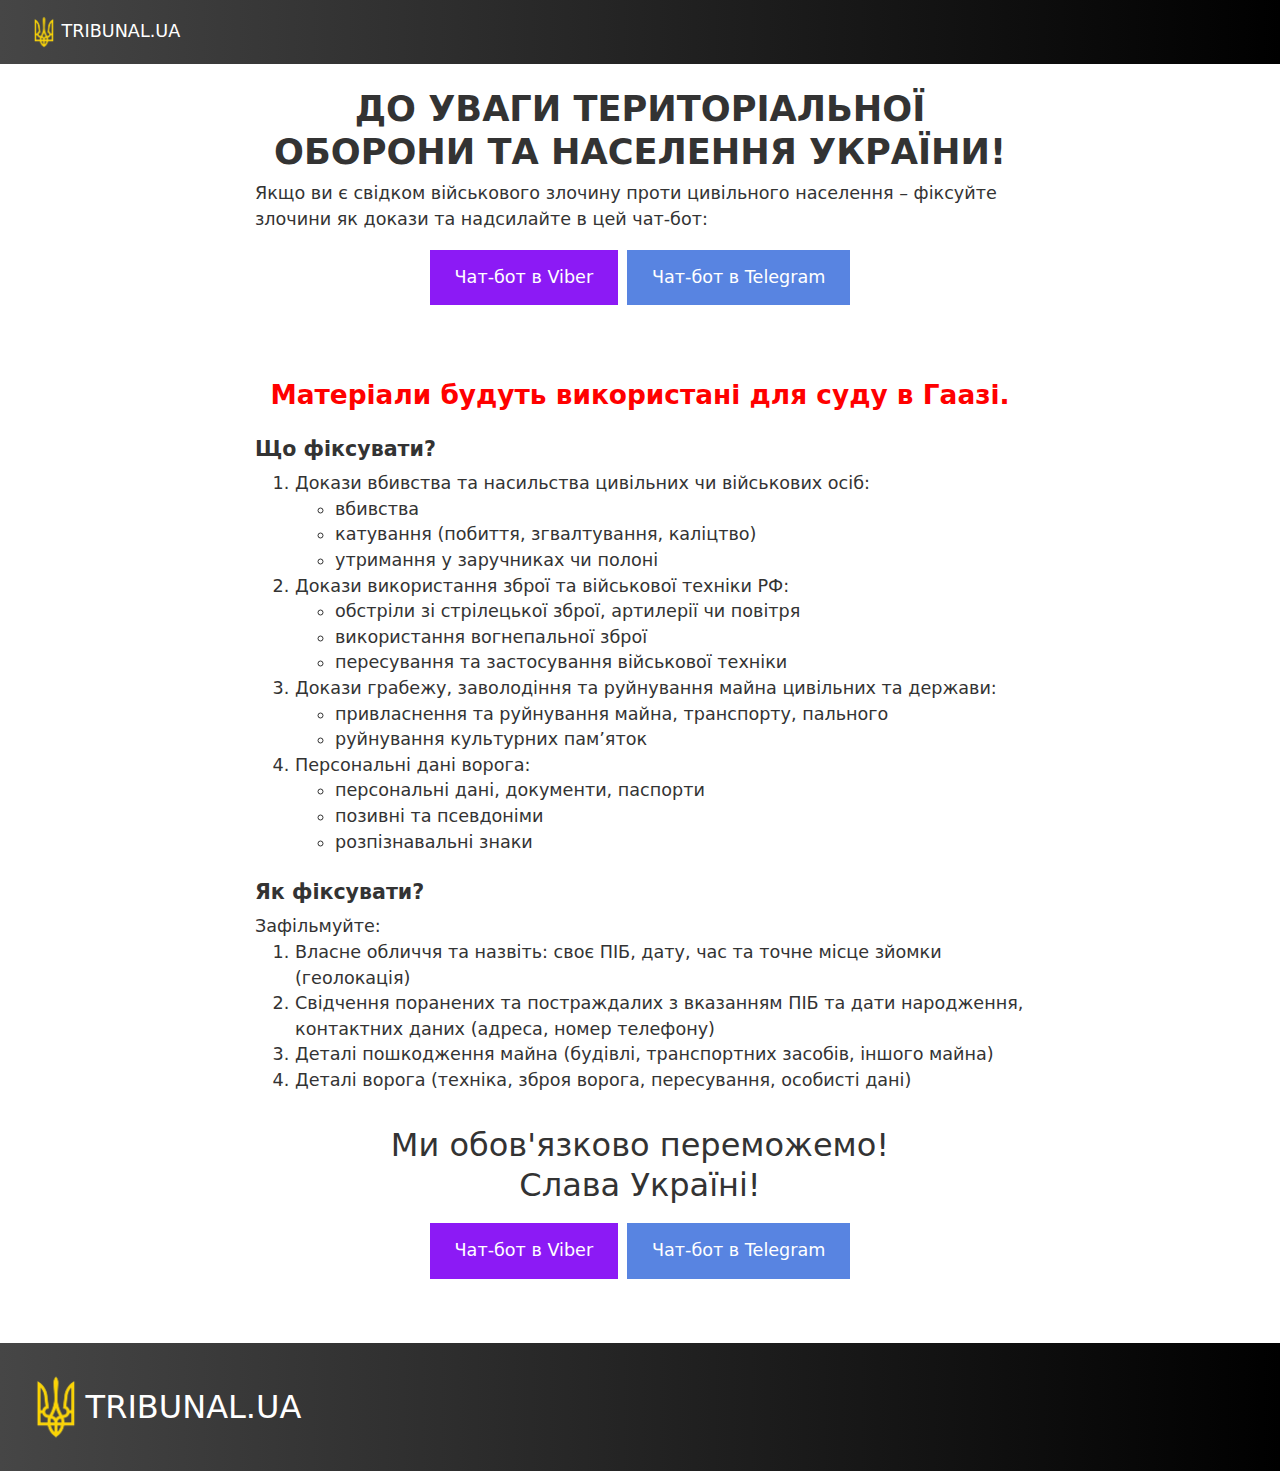
==== docs/index.html @ 22547d88 "viber bot link" ====
<!doctype html>
<html>
<head>
  <meta charset="utf-8">
  <meta name="viewport" content="width=device-width, initial-scale=1">
  <title>TRIBUNAL.UA</title>

  <link rel="apple-touch-icon" sizes="180x180" href="static/apple-touch-icon.png">
  <link rel="icon" type="image/png" sizes="32x32" href="static/favicon-32x32.png">
  <link rel="icon" type="image/png" sizes="16x16" href="static/favicon-16x16.png">
  <link rel="manifest" href="site.webmanifest">

  <meta property="og:type" content="website">
  <meta property="og:url" content="https://tribunal.ua/">
  <meta property="og:title" content="TRIBUNAL.UA">
  <meta property="og:description" content="Якщо ви є свідком військового злочину проти цивільного населення – фіксуйте злочини як докази та надсилайте в чат-бот!">
  <meta property="og:image" content="https://landing-tribunal.pages.dev/static/logo.png">
  <meta property="og:image:width" content="195">
  <meta property="og:image:height" content="260">

  <link rel="stylesheet" type="text/css" href="static/style.css">
</head>
<body>
  <nav class="b-gradient">
    <div class="brand">
      <img class="logo" height="32" src="static/logo-tr.png">
      <span>TRIBUNAL.UA</span>
    </div>
  </nav>

  <main>
    <h1>ДО УВАГИ ТЕРИТОРІАЛЬНОЇ ОБОРОНИ ТА НАСЕЛЕННЯ УКРАЇНИ!</h1>

    <section>
    <p>Якщо ви є свідком військового злочину проти цивільного населення – фіксуйте злочини як докази та надсилайте в цей чат-бот:</p>

    <p class="center m1">
      <a class="button b-viber" href="https://www.viber.com/tribunal_ua">Чат-бот в Viber</a>
      <a class="button b-telegram" href="https://t.me/tribunal_ua_bot">Чат-бот в Telegram</a>
    </p>
    </section>

    <section>
    <h2 class="red">Матеріали будуть використані для суду в Гаазі.</h2>

    <h3>Що фіксувати?</h3>

    <ol>

      <li>Докази вбивства та насильства цивільних чи військових осіб:
        <ul>
          <li>вбивства</li>
          <li>катування (побиття, згвалтування, каліцтво)</li>
          <li>утримання у заручниках чи полоні</li>
        </ul>
      </li>

      <li>Докази використання зброї та військової техніки РФ:
        <ul>
          <li>обстріли зі стрілецької зброї, артилерії чи повітря</li>
          <li>використання вогнепальної зброї</li>
          <li>пересування та застосування військової техніки</li>
        </ul>
      </li>

      <li>Докази грабежу, заволодіння та руйнування майна цивільних та держави:
        <ul>
          <li>привласнення та руйнування майна, транспорту, пального</li>
          <li>руйнування культурних пам’яток</li>
        </ul>
      </li>

      <li>Персональні дані ворога:
        <ul>
          <li>персональні дані, документи, паспорти</li>
          <li>позивні та псевдоніми</li>
          <li>розпізнавальні знаки</li>
        </ul>
      </li>
    </ol>

    <h3>Як фіксувати?</h3>

    <p>Зафільмуйте:</p>

    <ol>
      <li>Власне обличчя та назвіть: своє ПІБ, дату, час та точне місце зйомки (геолокація)</li>
      <li>Свідчення поранених та постраждалих з вказанням ПІБ та дати народження, контактних даних (адреса, номер телефону)</li>
      <li>Деталі пошкодження майна (будівлі, транспортних засобів, іншого майна)</li>
      <li>Деталі ворога (техніка, зброя ворога, пересування, особисті дані)</li>
    </ol>

    </section>

    <section>
      <p class="center"><big>Ми обов&apos;язково переможемо!</big></p>
      <p class="center"><big>Слава Україні!</big></p>

      <p class="center m1">
        <a class="button b-viber" href="https://www.viber.com/tribunal_ua">Чат-бот в Viber</a>
        <a class="button b-telegram" href="https://t.me/tribunal_ua_bot">Чат-бот в Telegram</a>
      </p>
    </section>

  </main>
  <footer class="b-gradient flex">
    <div class="grow brand">
      <img class="logo" height="64" src="static/logo-tr.png">
      <big>TRIBUNAL.UA</big>
    </div>
  </footer>
</body>
</html>
---- docs/static/style.css ----
/* -*- css-indent-offset: 2 -*- */
/*
  Josh's Custom CSS Reset
  https://www.joshwcomeau.com/css/custom-css-reset/
*/
*, *::before, *::after {
  box-sizing: border-box;
}
* {
  margin: 0;
  line-height: calc(1em + 0.5rem);
}
html, body {
  height: 100%;
}
body {
  -webkit-font-smoothing: antialiased;
}
img, picture, video, canvas, svg {
  display: block;
  max-width: 100%;
}
input, button, textarea, select {
  font: inherit;
}
p, h1, h2, h3, h4, h5, h6 {
  overflow-wrap: break-word;
}

/* Styles */

body {
  font-family: system-ui, -apple-system, Helvetica, Arial, sans-serif;
  font-size: 1.1rem;
  color: #333;
}

h1, h2, h3, h4 {
  margin: 1.414rem 0 .5rem;
}

main {
  margin: auto;
  max-width: 50rem;
  padding: 0 15px 15px;
}

h1, h2 {
  text-align: center;
}

section {
  padding-bottom: 2rem;
}

big {
  font-size: 2rem;
}

nav {
  padding: 1rem 2rem;
}

footer {
  padding: 2rem;
}

.flex { display: flex; flex-wrap: wrap; }
.justify-between { justify-content: space-between; }
.grow { flex-grow: 1; }

.logo {
  display: inline-block;
}

.button {
  background-color: #199319;
  color: white;
  padding: 15px 25px;
  text-decoration: none;
  cursor: pointer;
  border: none;
  display: inline-block;
  margin: 0.1rem;
}

.center {
  margin: 0 auto;
  text-align: center;
}

.b-gradient {
  color: white;
  background: linear-gradient(90deg, #464646, #000000);
}
.b-viber { background-color: #8c1af5; }
.b-telegram { background-color: #5884e1; }

.red { color: red; }

.m1 { margin: 1rem; }

.brand * { vertical-align: middle; }
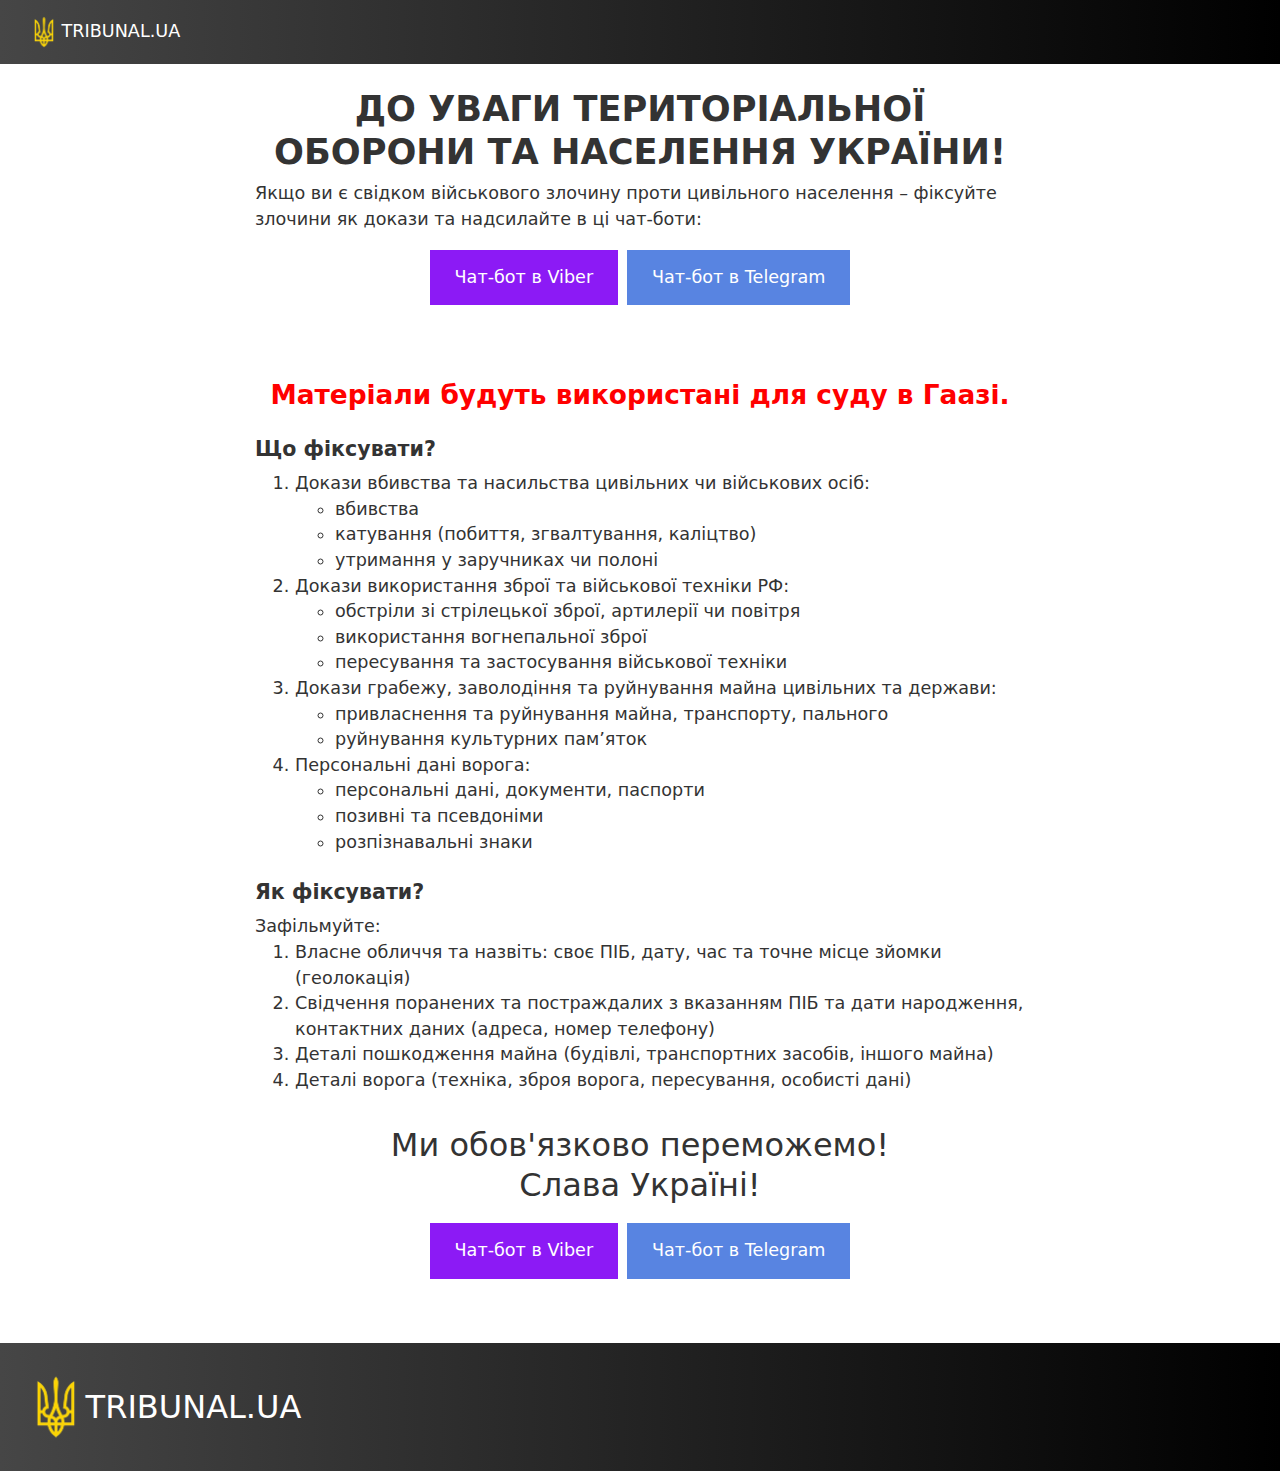
==== commit 5a7846f3: "wording" ====
--- a/docs/index.html
+++ b/docs/index.html
@@ -32,7 +32,7 @@
     <h1>ДО УВАГИ ТЕРИТОРІАЛЬНОЇ ОБОРОНИ ТА НАСЕЛЕННЯ УКРАЇНИ!</h1>
 
     <section>
-    <p>Якщо ви є свідком військового злочину проти цивільного населення – фіксуйте злочини як докази та надсилайте в цей чат-бот:</p>
+    <p>Якщо ви є свідком військового злочину проти цивільного населення – фіксуйте злочини як докази та надсилайте в ці чат-боти:</p>
 
     <p class="center m1">
       <a class="button b-viber" href="https://www.viber.com/tribunal_ua">Чат-бот в Viber</a>
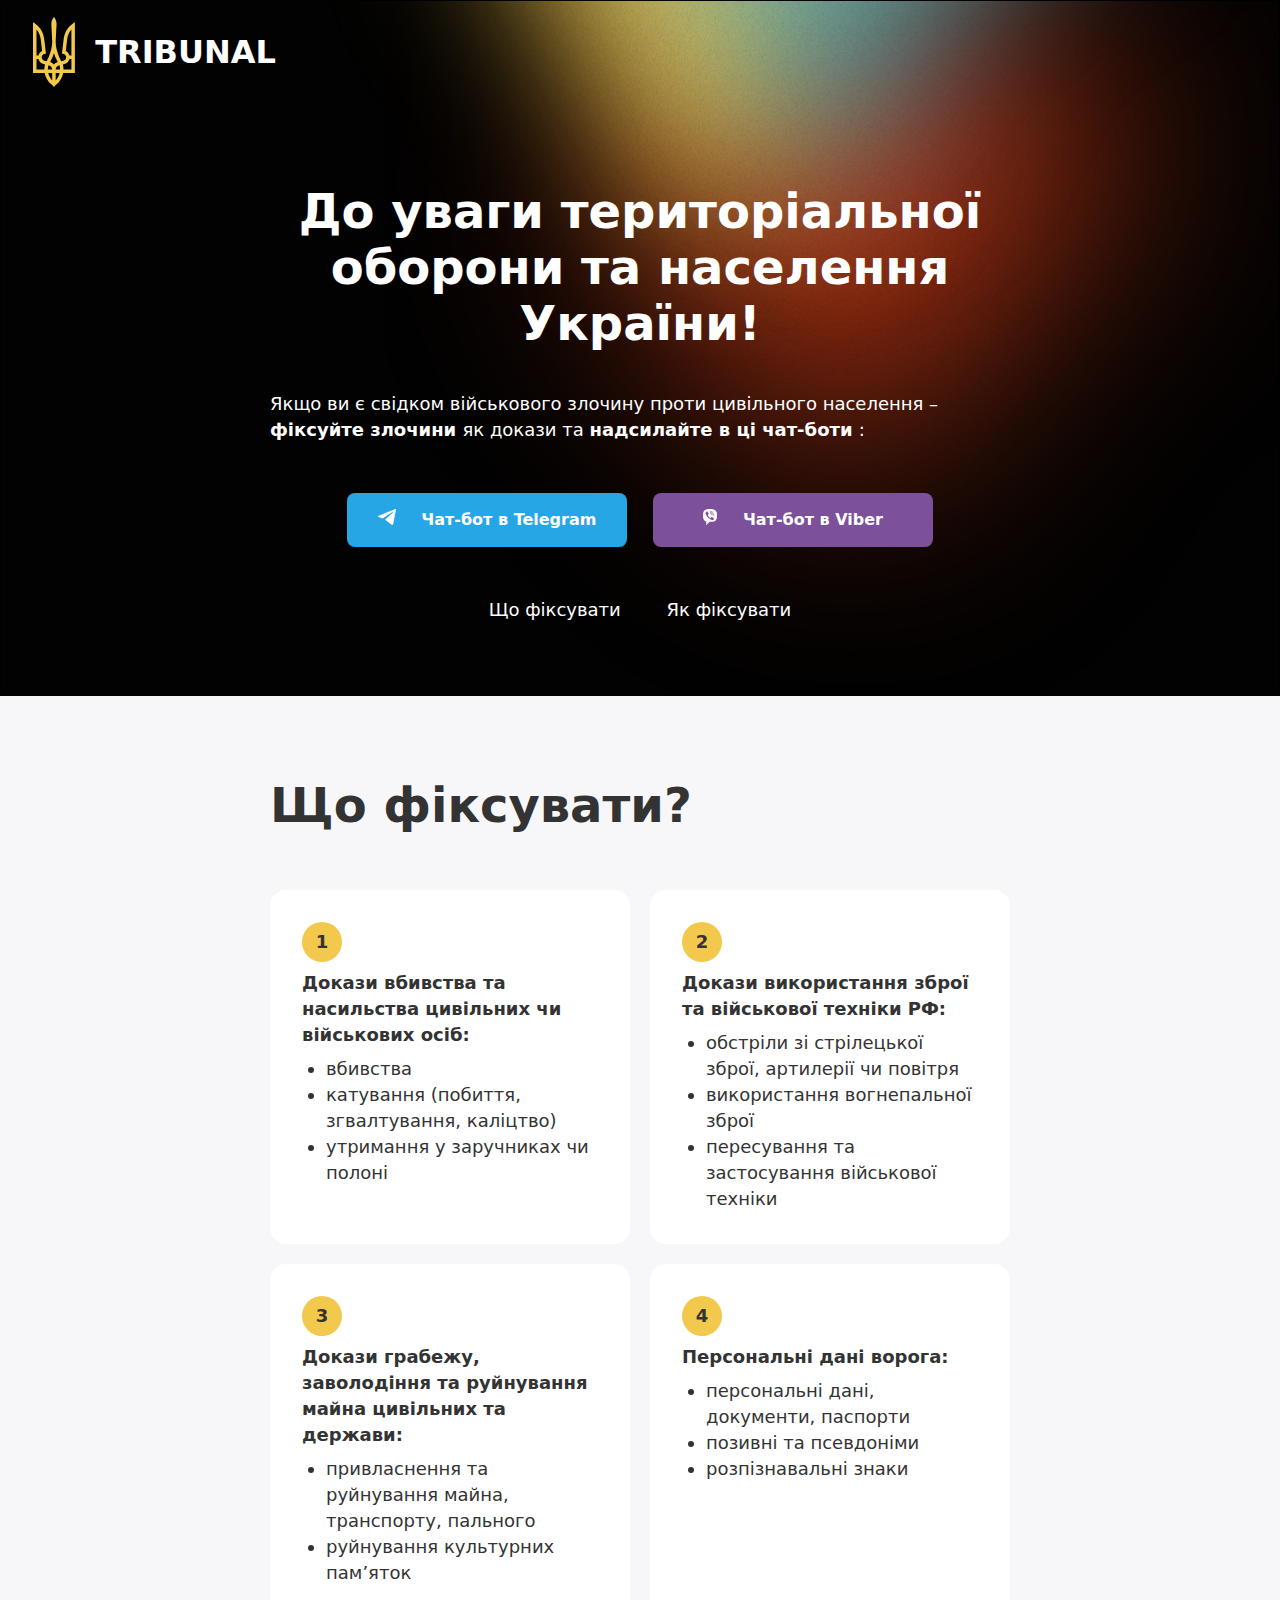
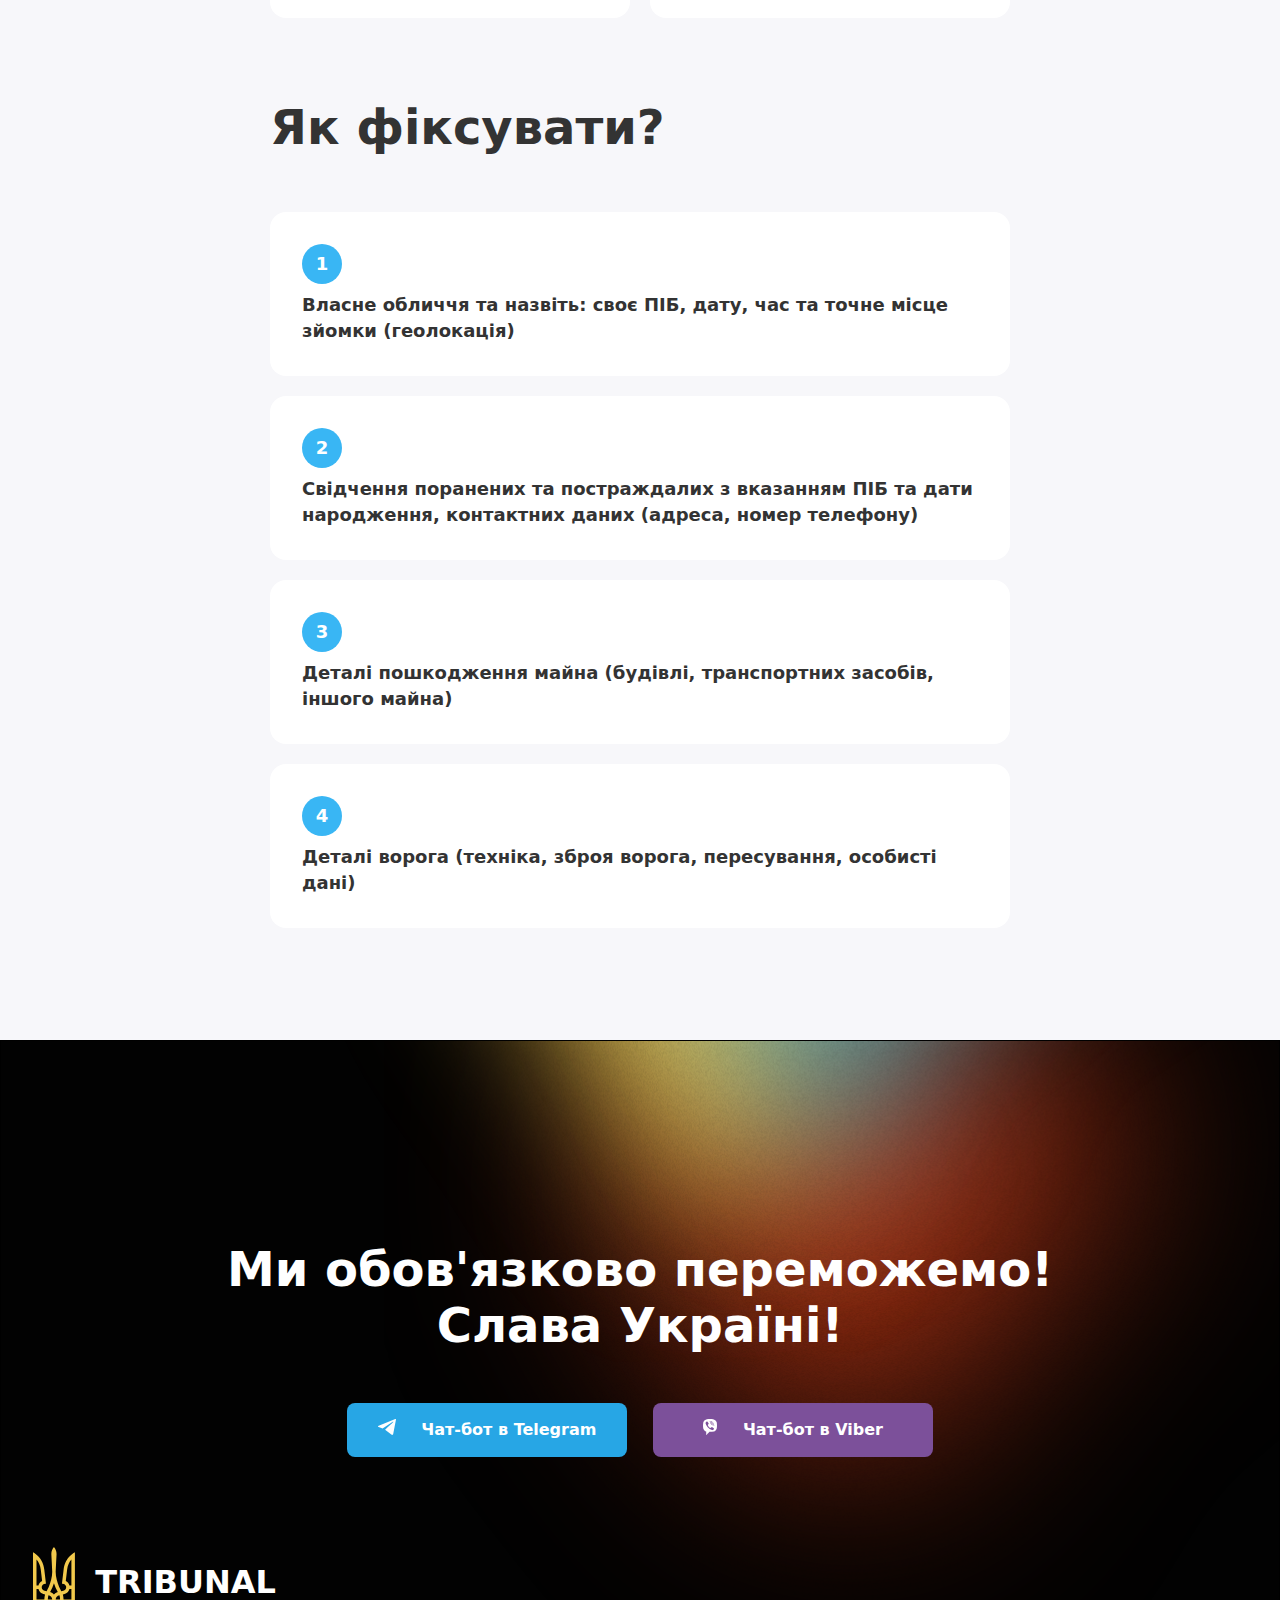
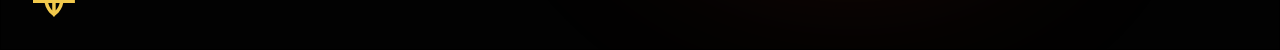
==== commit fcf89e0e: "redesign" ====
--- a/docs/index.html
+++ b/docs/index.html
@@ -3,7 +3,7 @@
 <head>
   <meta charset="utf-8">
   <meta name="viewport" content="width=device-width, initial-scale=1">
-  <title>TRIBUNAL.UA</title>
+  <title>TRIBUNAL</title>
 
   <link rel="apple-touch-icon" sizes="180x180" href="static/apple-touch-icon.png">
   <link rel="icon" type="image/png" sizes="32x32" href="static/favicon-32x32.png">
@@ -21,93 +21,159 @@
   <link rel="stylesheet" type="text/css" href="static/style.css">
 </head>
 <body>
-  <nav class="b-gradient">
-    <div class="brand">
-      <img class="logo" height="32" src="static/logo-tr.png">
-      <span>TRIBUNAL.UA</span>
-    </div>
-  </nav>
+  <main>
+    <div class="banner c-white">
+      <nav class="header">
+        <div class="brand">
+          <img class="logo" height="70" src="static/logo.svg">
+          <span class="ml-20">TRIBUNAL</span>
+        </div>
+      </nav>
+      <div class="container">
 
-  <main>
-    <h1>ДО УВАГИ ТЕРИТОРІАЛЬНОЇ ОБОРОНИ ТА НАСЕЛЕННЯ УКРАЇНИ!</h1>
+        <h1 class="mt-80">До уваги територіальної оборони та населення України!</h1>
 
-    <section>
-    <p>Якщо ви є свідком військового злочину проти цивільного населення – фіксуйте злочини як докази та надсилайте в ці чат-боти:</p>
+        <section class="mt-40">
+          <p>Якщо ви є свідком військового злочину проти цивільного населення –
+            <strong>
+              фіксуйте злочини
+            </strong>
+            як докази та
+            <strong>
+              надсилайте в ці чат-боти
+            </strong>
+            :</p>
 
-    <p class="center m1">
-      <a class="button b-viber" href="https://www.viber.com/tribunal_ua">Чат-бот в Viber</a>
-      <a class="button b-telegram" href="https://t.me/tribunal_ua_bot">Чат-бот в Telegram</a>
-    </p>
-    </section>
+            <p class="center m1 mt-40">
+              <a class="button b-telegram" href="https://t.me/tribunal_ua_bot">
+                <img src="static/telegram.svg" height="16">
+                <span class="ml-20" >
+                  Чат-бот в Telegram
+                </span>
+              </a>
+              <a class="button b-viber" href="https://www.viber.com/tribunal_ua">
+                <img src="static/viber.svg" height="16">
+                <span class="ml-20" >
+                  Чат-бот в Viber
+                </span>
+              </a>
 
-    <section>
-    <h2 class="red">Матеріали будуть використані для суду в Гаазі.</h2>
+            </p>
 
-    <h3>Що фіксувати?</h3>
+            <p class="center mt-40 mb-40">
+              <a href="#what" class="link">Що фіксувати</a>
+              <a href="#how" class="link">Як фіксувати</a>
+            </p>
+          </section>
+        </div>
+      </div>
 
-    <ol>
+      <section class="container">
+        <!-- <h2 class="c-red">Матеріали будуть використані для суду в Гаазі.</h2> -->
 
-      <li>Докази вбивства та насильства цивільних чи військових осіб:
-        <ul>
-          <li>вбивства</li>
-          <li>катування (побиття, згвалтування, каліцтво)</li>
-          <li>утримання у заручниках чи полоні</li>
-        </ul>
-      </li>
+        <h3 id="what">Що фіксувати?</h3>
 
-      <li>Докази використання зброї та військової техніки РФ:
-        <ul>
-          <li>обстріли зі стрілецької зброї, артилерії чи повітря</li>
-          <li>використання вогнепальної зброї</li>
-          <li>пересування та застосування військової техніки</li>
-        </ul>
-      </li>
+        <ol class="list-1">
 
-      <li>Докази грабежу, заволодіння та руйнування майна цивільних та держави:
-        <ul>
-          <li>привласнення та руйнування майна, транспорту, пального</li>
-          <li>руйнування культурних пам’яток</li>
-        </ul>
-      </li>
+          <li class="card">
+            <div class="bullet">1</div>
+            <strong>
+              Докази вбивства та насильства цивільних чи військових осіб:
+            </strong>
+            <ul>
+              <li>вбивства</li>
+              <li>катування (побиття, згвалтування, каліцтво)</li>
+              <li>утримання у заручниках чи полоні</li>
+            </ul>
+          </li>
 
-      <li>Персональні дані ворога:
-        <ul>
-          <li>персональні дані, документи, паспорти</li>
-          <li>позивні та псевдоніми</li>
-          <li>розпізнавальні знаки</li>
-        </ul>
-      </li>
-    </ol>
+          <li class="card">
+            <div class="bullet">2</div>
+            <strong>
+              Докази використання зброї та військової техніки РФ:
+            </strong>
+            <ul>
+              <li>обстріли зі стрілецької зброї, артилерії чи повітря</li>
+              <li>використання вогнепальної зброї</li>
+              <li>пересування та застосування військової техніки</li>
+            </ul>
+          </li>
 
-    <h3>Як фіксувати?</h3>
+          <li class="card">
+            <div class="bullet">3</div>
+            <strong>
+              Докази грабежу, заволодіння та руйнування майна цивільних та держави:
+            </strong>
+            <ul>
+              <li>привласнення та руйнування майна, транспорту, пального</li>
+              <li>руйнування культурних пам’яток</li>
+            </ul>
+          </li>
 
-    <p>Зафільмуйте:</p>
+          <li class="card">
+            <div class="bullet">4</div>
+            <strong>
+              Персональні дані ворога:
+            </strong>
+            <ul>
+              <li>персональні дані, документи, паспорти</li>
+              <li>позивні та псевдоніми</li>
+              <li>розпізнавальні знаки</li>
+            </ul>
+          </li>
+        </ol>
 
-    <ol>
-      <li>Власне обличчя та назвіть: своє ПІБ, дату, час та точне місце зйомки (геолокація)</li>
-      <li>Свідчення поранених та постраждалих з вказанням ПІБ та дати народження, контактних даних (адреса, номер телефону)</li>
-      <li>Деталі пошкодження майна (будівлі, транспортних засобів, іншого майна)</li>
-      <li>Деталі ворога (техніка, зброя ворога, пересування, особисті дані)</li>
-    </ol>
+        <h3 id="how">Як фіксувати?</h3>
 
-    </section>
+        <ol class="bold">
+          <li class="card">
+            <div class="bullet bullet--blue">1</div>
+            Власне обличчя та назвіть: своє ПІБ, дату, час та точне місце зйомки (геолокація)
+          </li>
+          <li class="card">
+            <div class="bullet bullet--blue">2</div>
+            Свідчення поранених та постраждалих з вказанням ПІБ та дати народження, контактних даних (адреса, номер телефону)
+          </li>
+          <li class="card">
+            <div class="bullet bullet--blue">3</div>
+            Деталі пошкодження майна (будівлі, транспортних засобів, іншого майна)
+          </li>
+          <li class="card">
+            <div class="bullet bullet--blue">4</div>
+            Деталі ворога (техніка, зброя ворога, пересування, особисті дані)
+          </li>
+        </ol>
 
-    <section>
-      <p class="center"><big>Ми обов&apos;язково переможемо!</big></p>
-      <p class="center"><big>Слава Україні!</big></p>
+      </section>
 
-      <p class="center m1">
-        <a class="button b-viber" href="https://www.viber.com/tribunal_ua">Чат-бот в Viber</a>
-        <a class="button b-telegram" href="https://t.me/tribunal_ua_bot">Чат-бот в Telegram</a>
-      </p>
-    </section>
+      <div class="banner c-white mt-80">
+        <section class="mt-200">
+          <p class="h1">Ми обов&apos;язково переможемо!</p>
+          <p class="h1">Слава Україні!</p>
 
-  </main>
-  <footer class="b-gradient flex">
-    <div class="grow brand">
-      <img class="logo" height="64" src="static/logo-tr.png">
-      <big>TRIBUNAL.UA</big>
-    </div>
-  </footer>
-</body>
-</html>
+          <p class="center m1 mt-40">
+            <a class="button b-telegram" href="https://t.me/tribunal_ua_bot">
+              <img src="static/telegram.svg" height="16">
+              <span class="ml-20" >
+                Чат-бот в Telegram
+              </span>
+            </a>
+            <a class="button b-viber" href="https://www.viber.com/tribunal_ua">
+              <img src="static/viber.svg" height="16">
+              <span class="ml-20" >
+                Чат-бот в Viber
+              </span>
+            </a>
+          </p>
+        </section>
+
+        <footer class="header">
+          <div class="brand">
+            <img class="logo" height="70" src="static/logo.svg">
+            <span class="ml-20">TRIBUNAL</span>
+          </div>
+        </footer>
+      </div>
+    </main>
+  </body>
+  </html>
--- a/docs/static/style.css
+++ b/docs/static/style.css
@@ -1,7 +1,7 @@
 /* -*- css-indent-offset: 2 -*- */
 /*
-  Josh's Custom CSS Reset
-  https://www.joshwcomeau.com/css/custom-css-reset/
+Josh's Custom CSS Reset
+https://www.joshwcomeau.com/css/custom-css-reset/
 */
 *, *::before, *::after {
   box-sizing: border-box;
@@ -17,7 +17,7 @@
   -webkit-font-smoothing: antialiased;
 }
 img, picture, video, canvas, svg {
-  display: block;
+  /* display: block; */
   max-width: 100%;
 }
 input, button, textarea, select {
@@ -31,22 +31,27 @@
 
 body {
   font-family: system-ui, -apple-system, Helvetica, Arial, sans-serif;
-  font-size: 1.1rem;
+  font-size: 18px;
   color: #333;
+  background: #F7F7FA;
 }
 
 h1, h2, h3, h4 {
   margin: 1.414rem 0 .5rem;
 }
 
-main {
-  margin: auto;
-  max-width: 50rem;
-  padding: 0 15px 15px;
+.h1, h1, h2 {
+  text-align: center;
+  font-size: 48px;
+  font-weight: bold;
 }
 
-h1, h2 {
-  text-align: center;
+h3 {
+  font-weight: bold;
+  font-size: 48px;
+  line-height: 58px;
+  margin-top: 80px;
+  margin-bottom: 56px;
 }
 
 section {
@@ -74,14 +79,25 @@
 }
 
 .button {
-  background-color: #199319;
   color: white;
   padding: 15px 25px;
   text-decoration: none;
   cursor: pointer;
   border: none;
   display: inline-block;
-  margin: 0.1rem;
+  margin: 10px;
+  border-radius: 8px;
+  line-height: 24px;
+  font-weight: 700;
+  font-size: 16px;
+  width: 280px;
+}
+
+.container {
+  max-width: 780px;
+  padding-left: 20px;
+  padding-right: 20px;
+  margin: auto;
 }
 
 .center {
@@ -89,15 +105,87 @@
   text-align: center;
 }
 
-.b-gradient {
-  color: white;
-  background: linear-gradient(90deg, #464646, #000000);
-}
-.b-viber { background-color: #8c1af5; }
-.b-telegram { background-color: #5884e1; }
+.b-viber { background-color: #7C509A; }
+.b-telegram { background-color: #27A6E5; }
 
-.red { color: red; }
+.c-white { color: white; }
+/* .c-red { color: red; } */
+
+.bold { font-weight: bold; }
+
 
 .m1 { margin: 1rem; }
+.ml-20 { margin-left: 20px; }
+.mt-40 { margin-top: 40px; }
+.mt-80 { margin-top: 80px; }
+.mt-200 { margin-top: 200px; }
 
-.brand * { vertical-align: middle; }
+.mb-40 { margin-bottom: 40px; }
+
+.link {
+  margin: 0 20px;
+  color: white;
+  text-decoration: none;
+}
+
+.header {
+  line-height: 70px;
+  font-weight: bold;
+  font-size: 32px;
+}
+
+.banner {
+  border: 0.1px solid black;
+  background: url("background.svg") center no-repeat;
+  background-size: cover;
+}
+
+ol {
+  display: grid;
+  grid-gap: 20px;
+  padding: 0;
+}
+
+.list-1 {
+  grid-template-columns: 1fr 1fr;
+}
+
+@media screen and (max-width: 680px) {
+  .list-1 {
+    grid-template-columns: 1fr;
+  }
+}
+
+ul {
+  padding-left: 24px;
+  margin-top: 8px;
+  list-style-type: disc;
+}
+
+.card {
+  background: white;
+  border-radius: 16px;
+  padding: 32px;
+  list-style-type: none;
+}
+
+.bullet {
+  background-color: #F2C94C;
+  border-radius: 50%;
+  width: 40px;
+  display: flex;
+  justify-content: center;
+  font-weight: bold;
+  line-height: 40px;
+  margin-bottom: 8px;
+}
+
+.bullet--blue {
+  background-color: #39B6F4;
+  color: white;
+}
+
+.brand {
+  display: flex;
+  align-items: center;
+}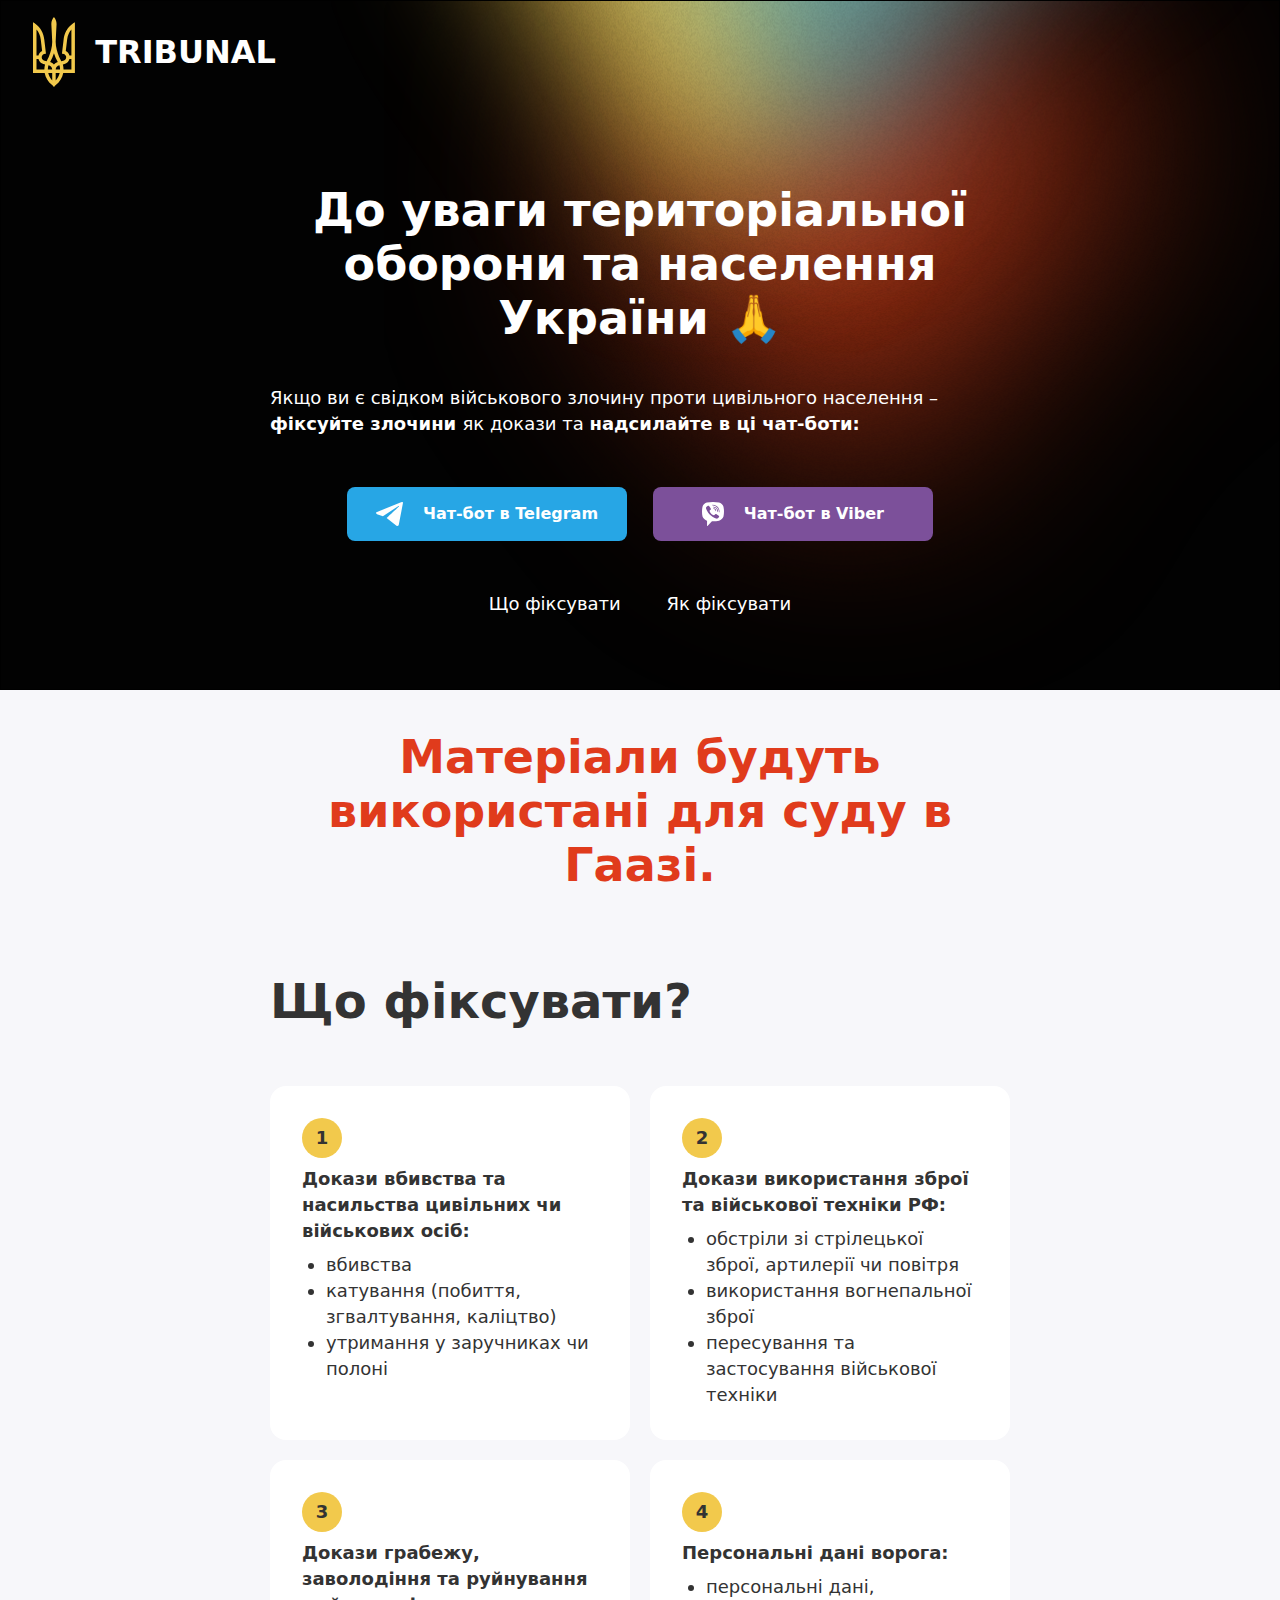
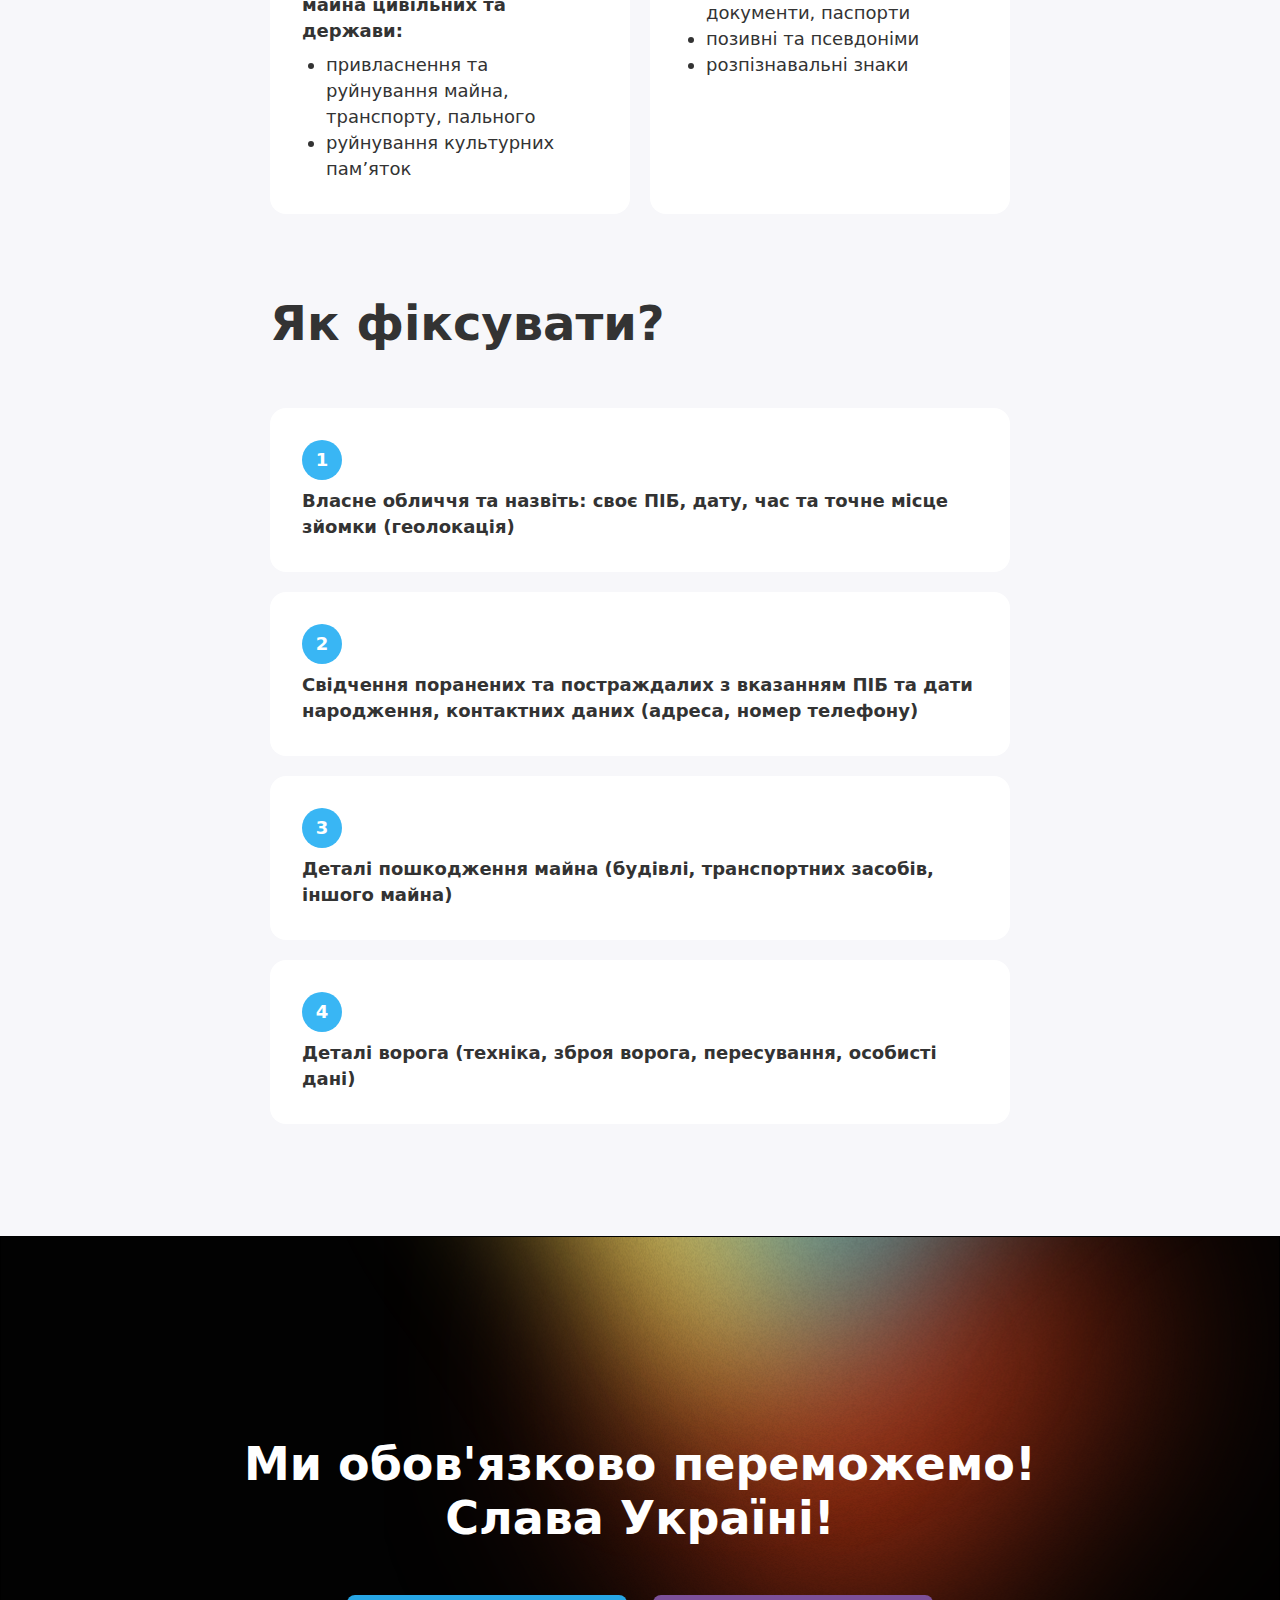
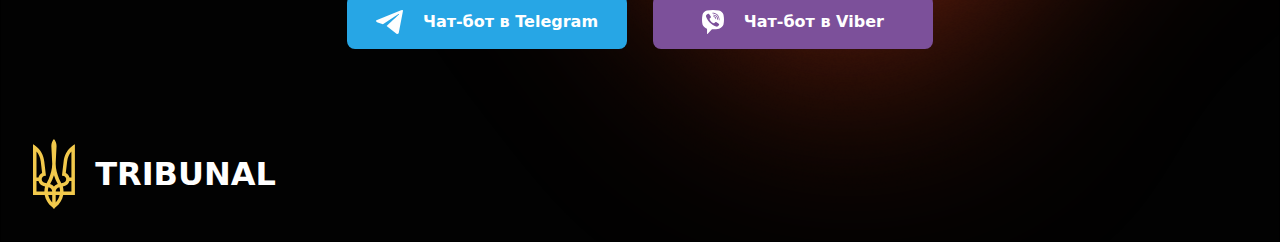
==== commit 55d6a64b: "refine the layout" ====
--- a/docs/index.html
+++ b/docs/index.html
@@ -31,7 +31,7 @@
       </nav>
       <div class="container">
 
-        <h1 class="mt-80">До уваги територіальної оборони та населення України!</h1>
+        <h1 class="mt-80">До уваги територіальної оборони та населення України 🙏</h1>
 
         <section class="mt-40">
           <p>Якщо ви є свідком військового злочину проти цивільного населення –
@@ -40,19 +40,19 @@
             </strong>
             як докази та
             <strong>
-              надсилайте в ці чат-боти
+              надсилайте в ці чат-боти:
             </strong>
-            :</p>
+            </p>
 
             <p class="center m1 mt-40">
               <a class="button b-telegram" href="https://t.me/tribunal_ua_bot">
-                <img src="static/telegram.svg" height="16">
+                <img src="static/telegram.svg">
                 <span class="ml-20" >
                   Чат-бот в Telegram
                 </span>
               </a>
               <a class="button b-viber" href="https://www.viber.com/tribunal_ua">
-                <img src="static/viber.svg" height="16">
+                <img src="static/viber.svg">
                 <span class="ml-20" >
                   Чат-бот в Viber
                 </span>
@@ -69,7 +69,7 @@
       </div>
 
       <section class="container">
-        <!-- <h2 class="c-red">Матеріали будуть використані для суду в Гаазі.</h2> -->
+        <h2 class="c-red mt-40">Матеріали будуть використані для суду в Гаазі.</h2>
 
         <h3 id="what">Що фіксувати?</h3>
 
--- a/docs/static/style.css
+++ b/docs/static/style.css
@@ -42,7 +42,7 @@
 
 .h1, h1, h2 {
   text-align: center;
-  font-size: 48px;
+  font-size: 46px;
   font-weight: bold;
 }
 
@@ -84,13 +84,19 @@
   text-decoration: none;
   cursor: pointer;
   border: none;
-  display: inline-block;
+  display: inline-flex;
   margin: 10px;
   border-radius: 8px;
   line-height: 24px;
   font-weight: 700;
   font-size: 16px;
   width: 280px;
+  align-items: center;
+  justify-content: center;
+}
+
+.button img {
+  height: 24px;
 }
 
 .container {
@@ -121,6 +127,7 @@
 .mt-200 { margin-top: 200px; }
 
 .mb-40 { margin-bottom: 40px; }
+
 
 .link {
   margin: 0 20px;
@@ -188,4 +195,23 @@
 .brand {
   display: flex;
   align-items: center;
+}
+
+.c-red {
+  color: #e03b1c;
+}
+
+@media screen and (max-width: 600px) {
+  .h1, h1, h2, h3 {
+    font-size: 32px;
+  }
+
+  .mt-200 {
+    margin-top: 100px
+  }
+
+  h3 {
+    margin-top: 50px;
+    margin-bottom: 20px;
+  }
 }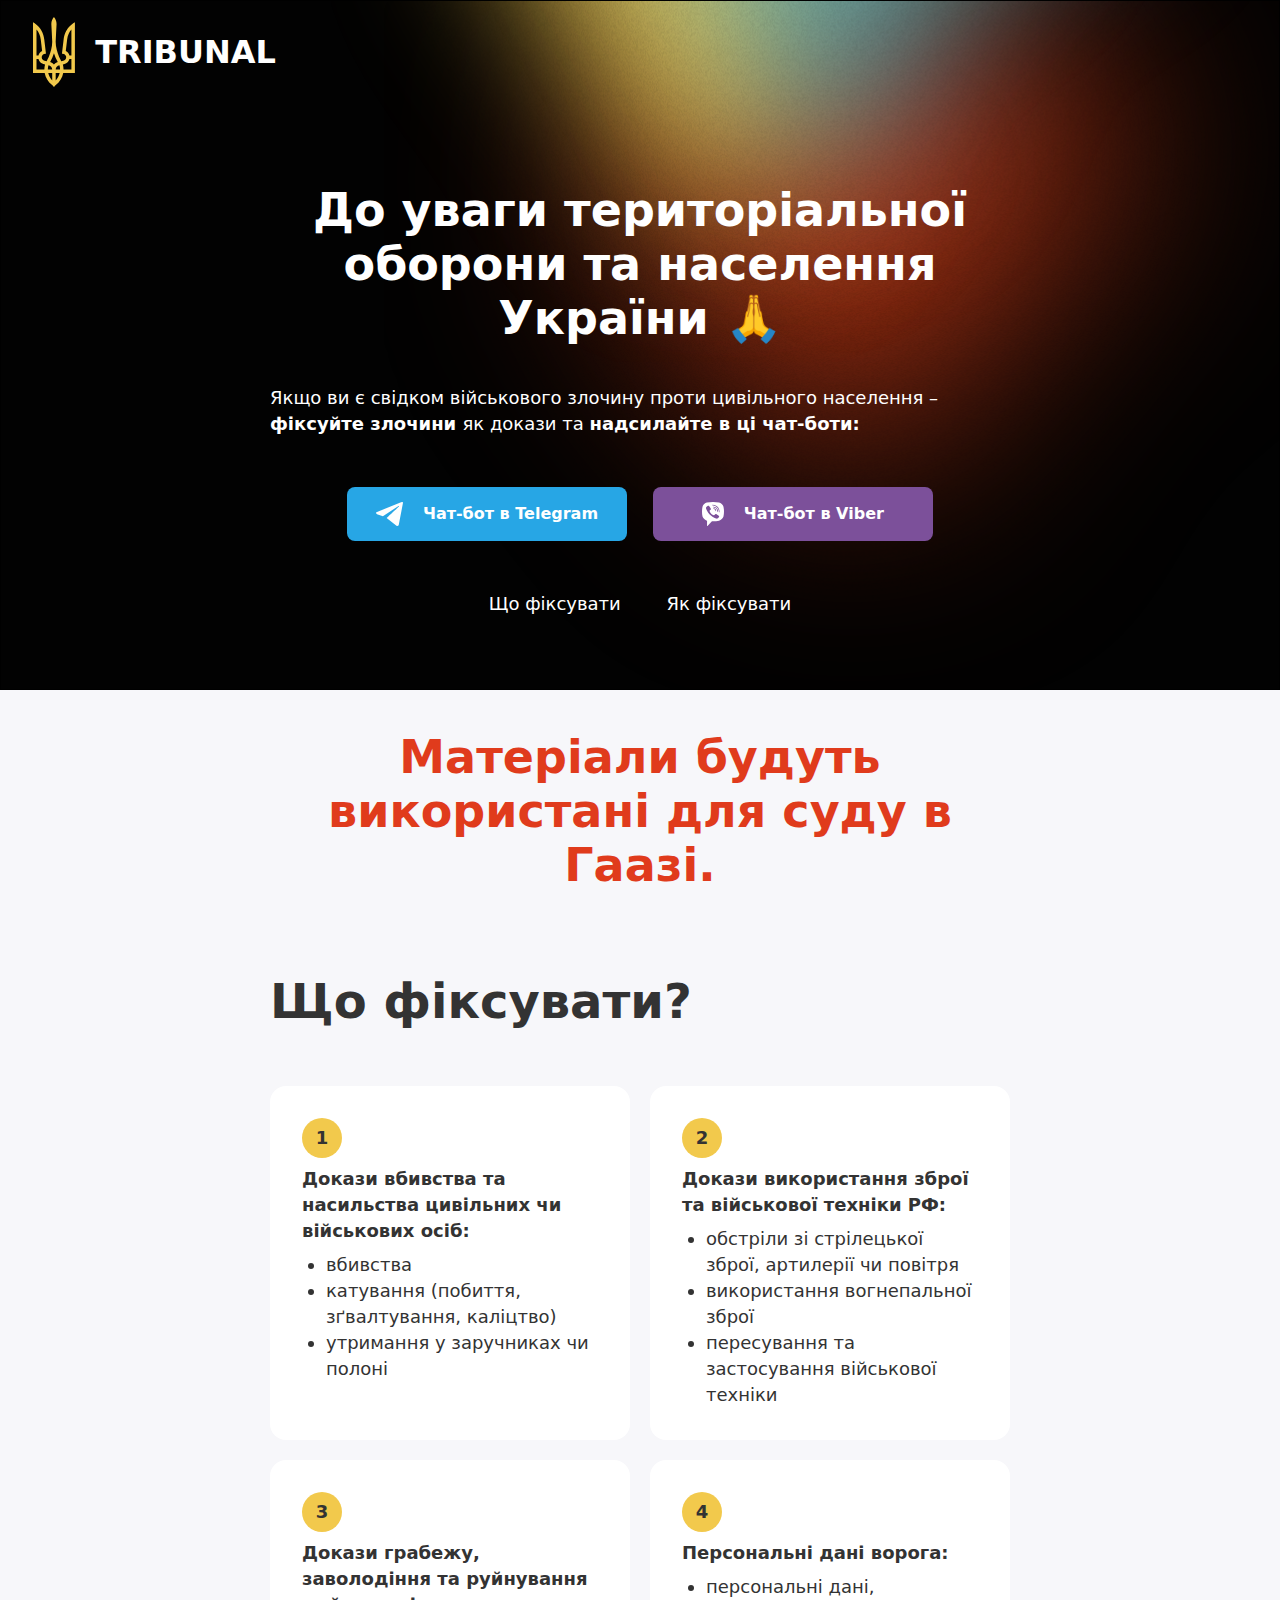
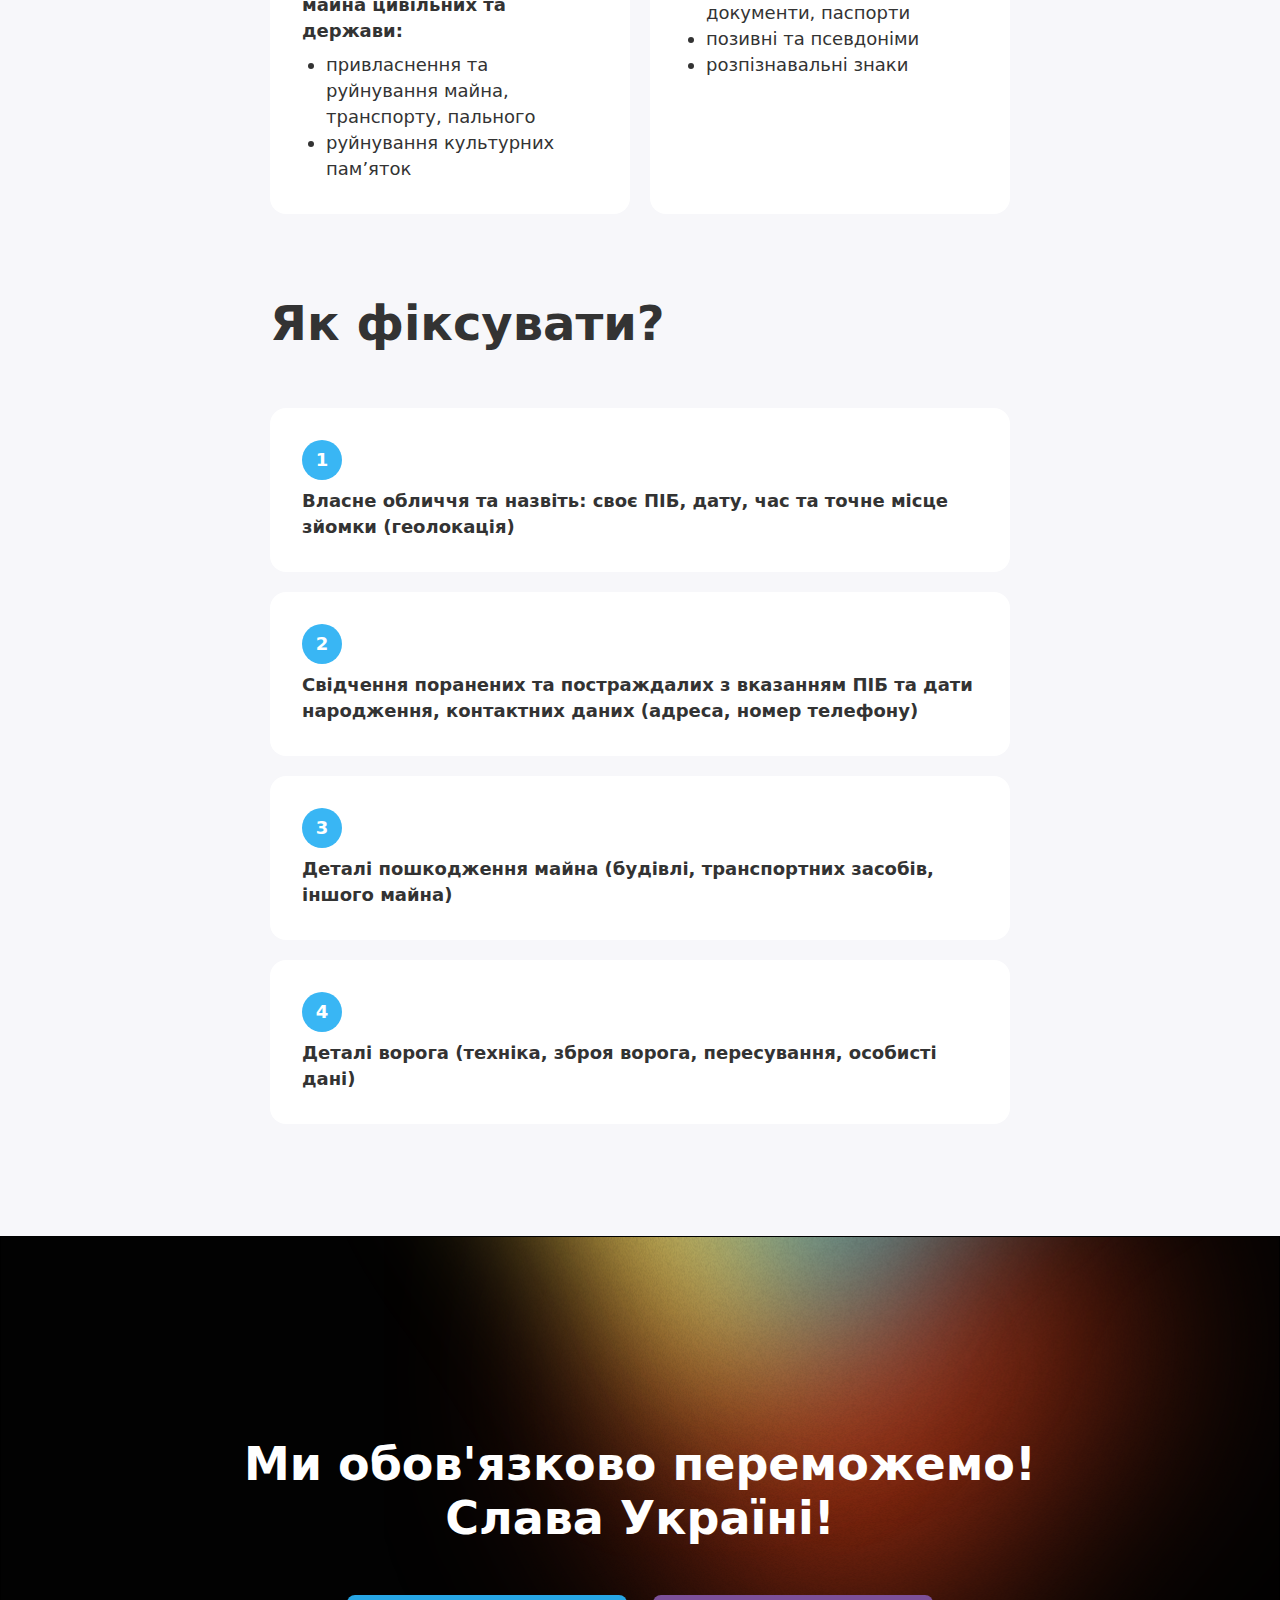
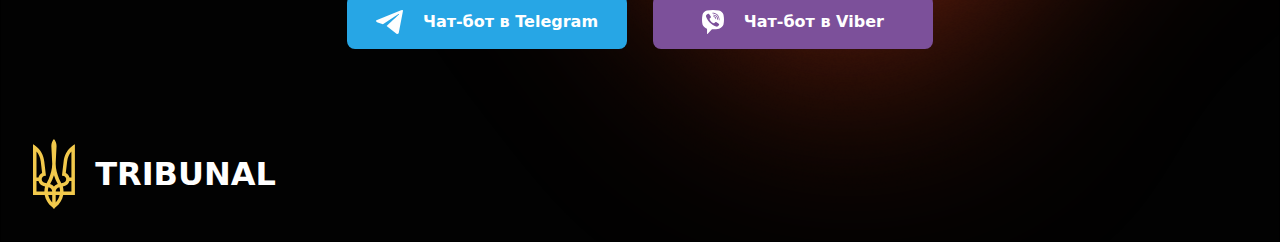
==== commit 2bca3eca: "typo fix" ====
--- a/docs/index.html
+++ b/docs/index.html
@@ -82,7 +82,7 @@
             </strong>
             <ul>
               <li>вбивства</li>
-              <li>катування (побиття, згвалтування, каліцтво)</li>
+              <li>катування (побиття, зґвалтування, каліцтво)</li>
               <li>утримання у заручниках чи полоні</li>
             </ul>
           </li>
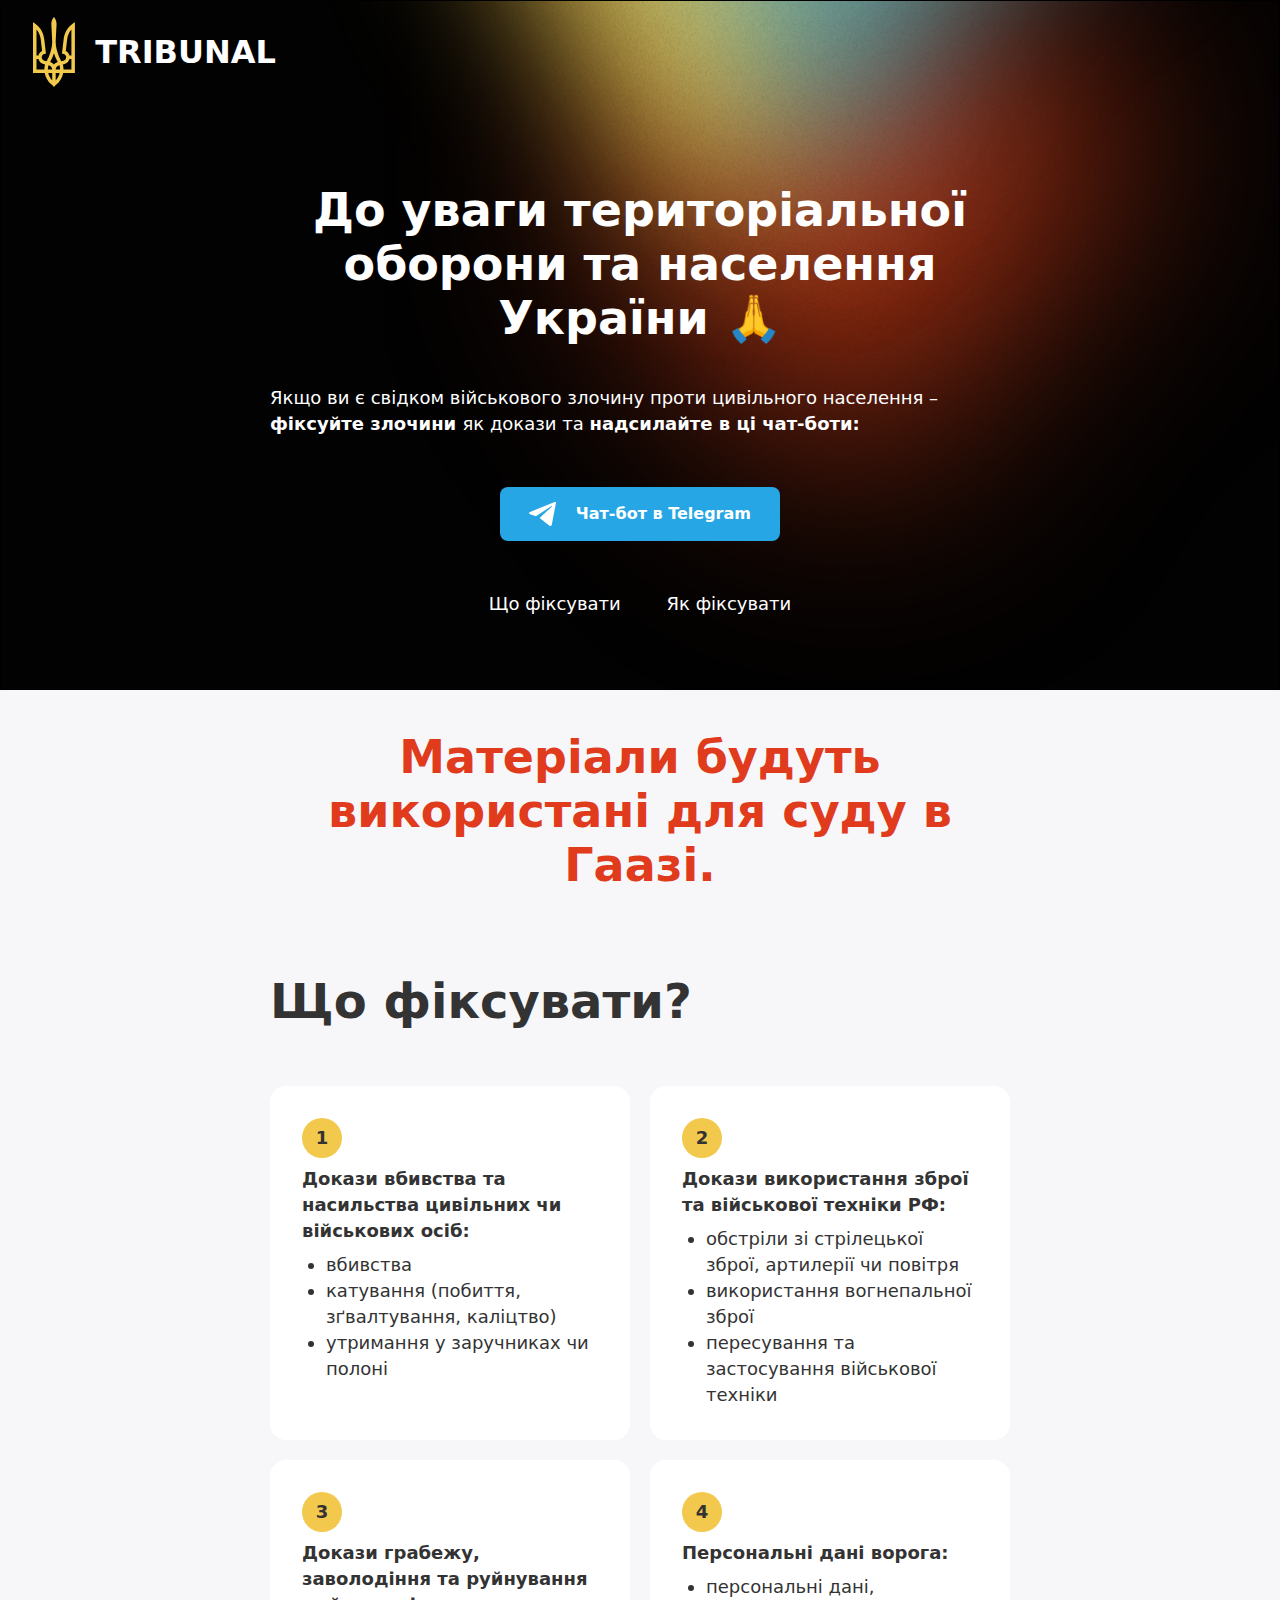
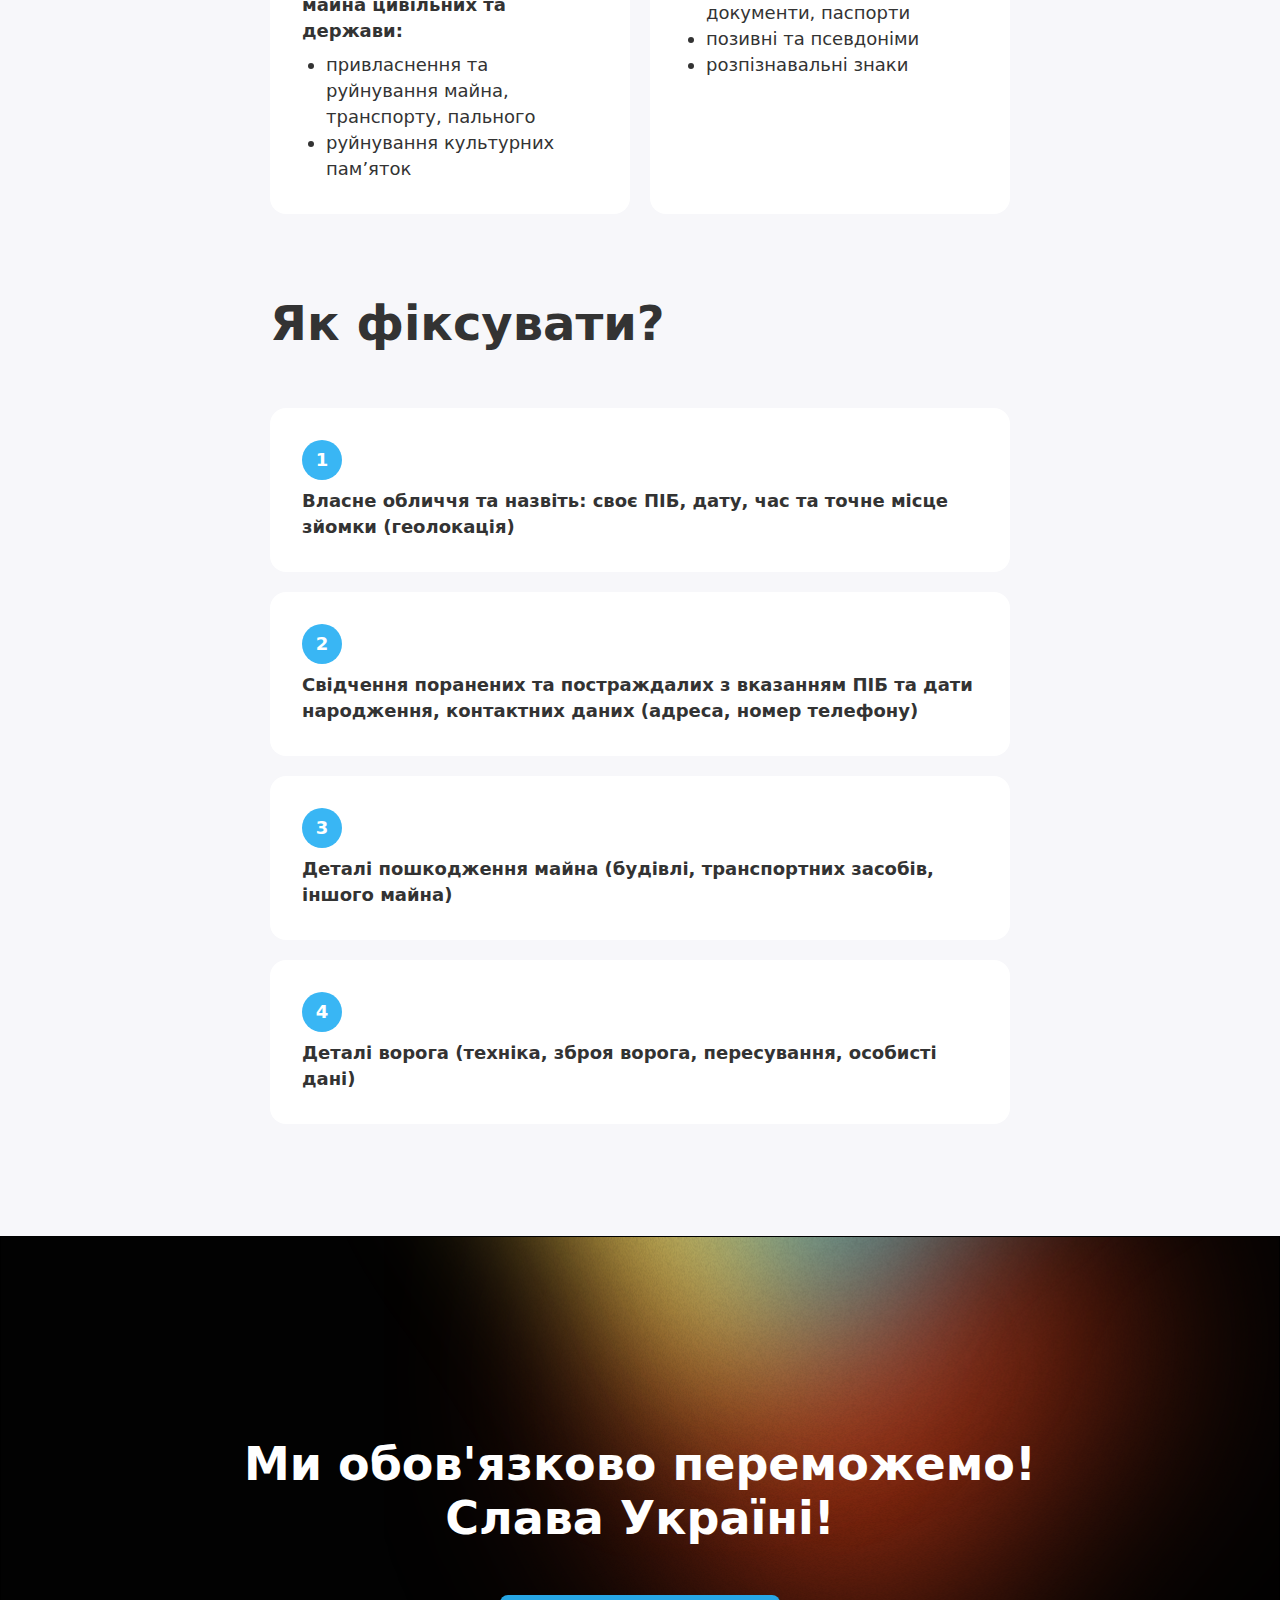
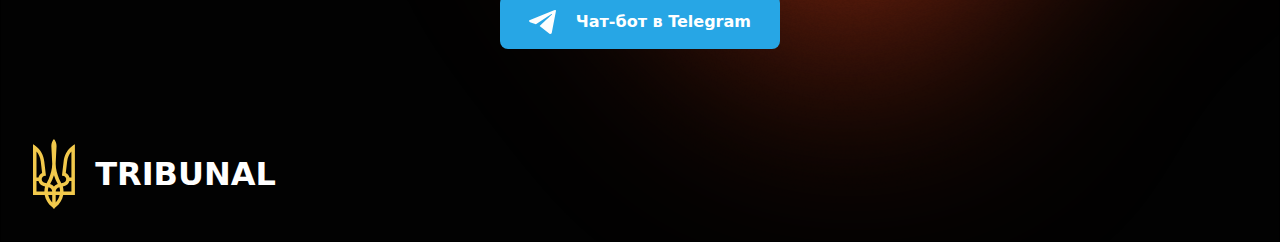
==== commit 0b3d92ec: "rm viber" ====
--- a/docs/index.html
+++ b/docs/index.html
@@ -11,10 +11,10 @@
   <link rel="manifest" href="site.webmanifest">
 
   <meta property="og:type" content="website">
-  <meta property="og:url" content="https://tribunal.ua/">
-  <meta property="og:title" content="TRIBUNAL.UA">
+  <meta property="og:url" content="https://tribunal.in.ua/">
+  <meta property="og:title" content="TRIBUNAL">
   <meta property="og:description" content="Якщо ви є свідком військового злочину проти цивільного населення – фіксуйте злочини як докази та надсилайте в чат-бот!">
-  <meta property="og:image" content="https://landing-tribunal.pages.dev/static/logo.png">
+  <meta property="og:image" content="https://tribunal.in.ua/static/logo.png">
   <meta property="og:image:width" content="195">
   <meta property="og:image:height" content="260">
 
@@ -49,12 +49,6 @@
                 <img src="static/telegram.svg">
                 <span class="ml-20" >
                   Чат-бот в Telegram
-                </span>
-              </a>
-              <a class="button b-viber" href="https://www.viber.com/tribunal_ua">
-                <img src="static/viber.svg">
-                <span class="ml-20" >
-                  Чат-бот в Viber
                 </span>
               </a>
 
@@ -158,12 +152,6 @@
                 Чат-бот в Telegram
               </span>
             </a>
-            <a class="button b-viber" href="https://www.viber.com/tribunal_ua">
-              <img src="static/viber.svg" height="16">
-              <span class="ml-20" >
-                Чат-бот в Viber
-              </span>
-            </a>
           </p>
         </section>
 
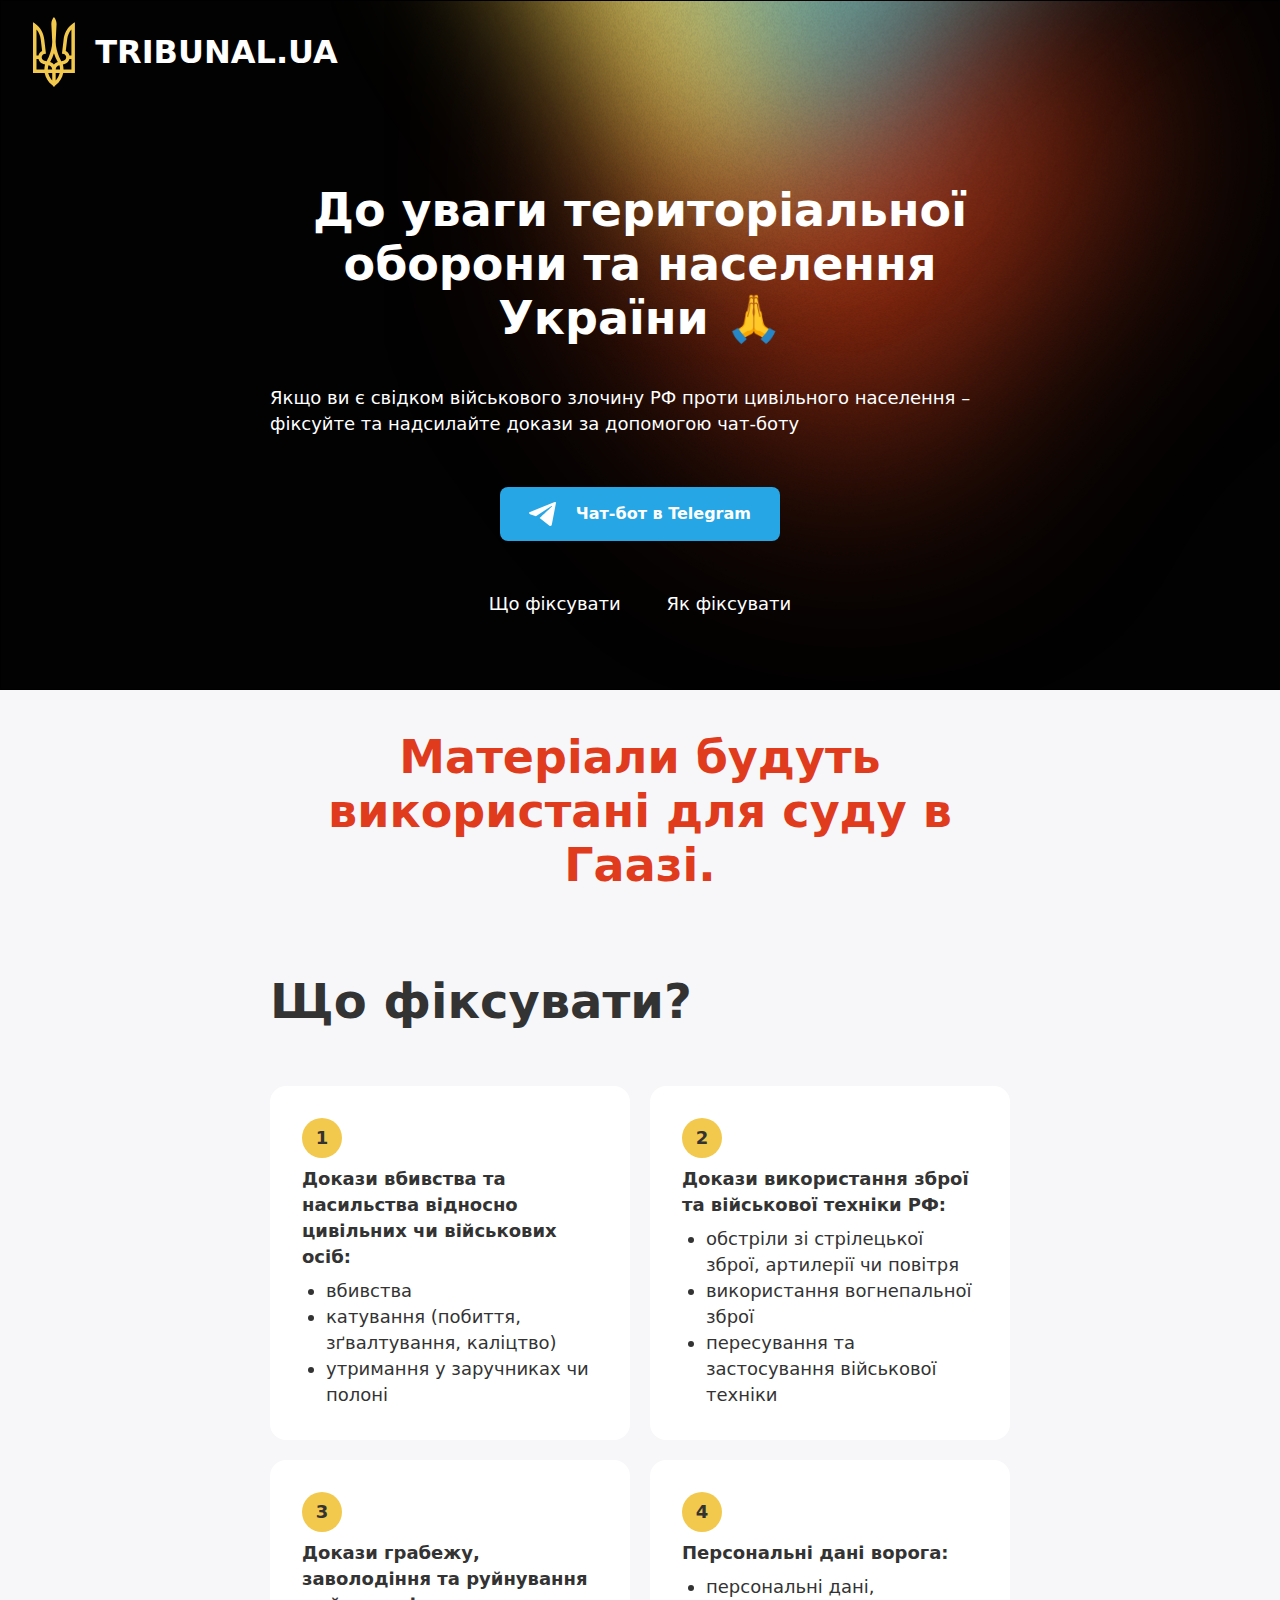
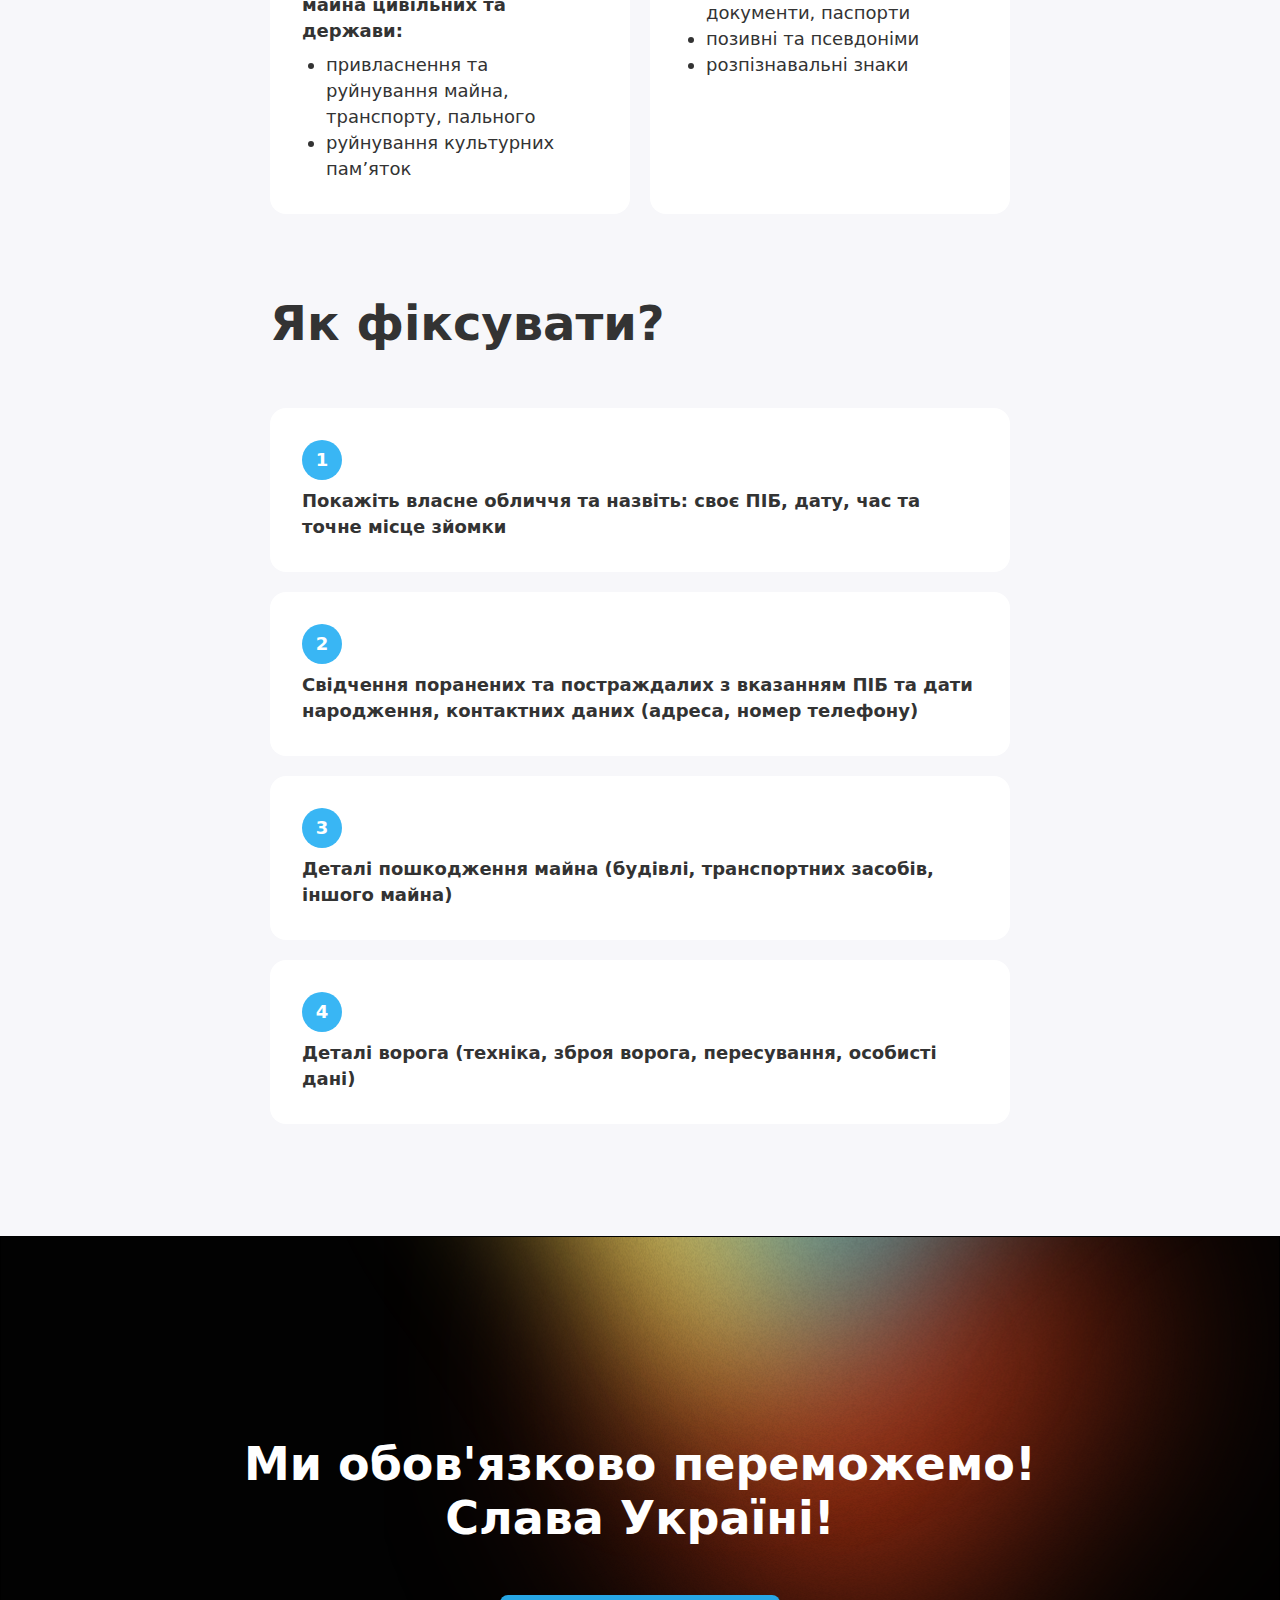
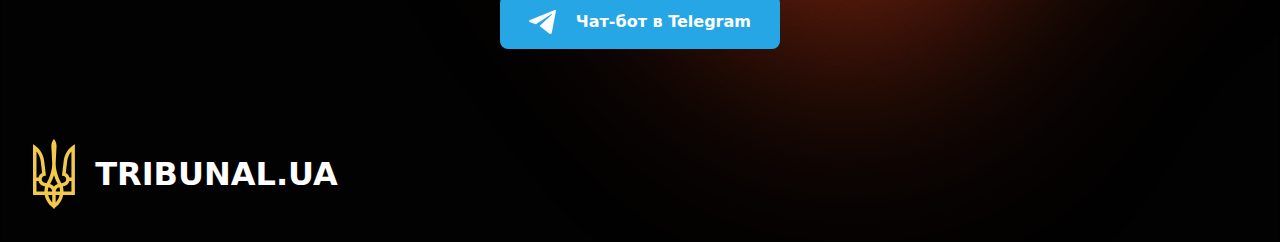
==== commit 78a54015: "edits" ====
--- a/docs/index.html
+++ b/docs/index.html
@@ -3,7 +3,7 @@
 <head>
   <meta charset="utf-8">
   <meta name="viewport" content="width=device-width, initial-scale=1">
-  <title>TRIBUNAL</title>
+  <title>TRIBUNAL.UA</title>
 
   <link rel="apple-touch-icon" sizes="180x180" href="static/apple-touch-icon.png">
   <link rel="icon" type="image/png" sizes="32x32" href="static/favicon-32x32.png">
@@ -26,7 +26,7 @@
       <nav class="header">
         <div class="brand">
           <img class="logo" height="70" src="static/logo.svg">
-          <span class="ml-20">TRIBUNAL</span>
+          <span class="ml-20">TRIBUNAL.UA</span>
         </div>
       </nav>
       <div class="container">
@@ -34,134 +34,128 @@
         <h1 class="mt-80">До уваги територіальної оборони та населення України 🙏</h1>
 
         <section class="mt-40">
-          <p>Якщо ви є свідком військового злочину проти цивільного населення –
-            <strong>
-              фіксуйте злочини
-            </strong>
-            як докази та
-            <strong>
-              надсилайте в ці чат-боти:
-            </strong>
-            </p>
-
-            <p class="center m1 mt-40">
-              <a class="button b-telegram" href="https://t.me/tribunal_ua_bot">
-                <img src="static/telegram.svg">
-                <span class="ml-20" >
-                  Чат-бот в Telegram
-                </span>
-              </a>
-
-            </p>
-
-            <p class="center mt-40 mb-40">
-              <a href="#what" class="link">Що фіксувати</a>
-              <a href="#how" class="link">Як фіксувати</a>
-            </p>
-          </section>
-        </div>
-      </div>
-
-      <section class="container">
-        <h2 class="c-red mt-40">Матеріали будуть використані для суду в Гаазі.</h2>
-
-        <h3 id="what">Що фіксувати?</h3>
-
-        <ol class="list-1">
-
-          <li class="card">
-            <div class="bullet">1</div>
-            <strong>
-              Докази вбивства та насильства цивільних чи військових осіб:
-            </strong>
-            <ul>
-              <li>вбивства</li>
-              <li>катування (побиття, зґвалтування, каліцтво)</li>
-              <li>утримання у заручниках чи полоні</li>
-            </ul>
-          </li>
-
-          <li class="card">
-            <div class="bullet">2</div>
-            <strong>
-              Докази використання зброї та військової техніки РФ:
-            </strong>
-            <ul>
-              <li>обстріли зі стрілецької зброї, артилерії чи повітря</li>
-              <li>використання вогнепальної зброї</li>
-              <li>пересування та застосування військової техніки</li>
-            </ul>
-          </li>
-
-          <li class="card">
-            <div class="bullet">3</div>
-            <strong>
-              Докази грабежу, заволодіння та руйнування майна цивільних та держави:
-            </strong>
-            <ul>
-              <li>привласнення та руйнування майна, транспорту, пального</li>
-              <li>руйнування культурних пам’яток</li>
-            </ul>
-          </li>
-
-          <li class="card">
-            <div class="bullet">4</div>
-            <strong>
-              Персональні дані ворога:
-            </strong>
-            <ul>
-              <li>персональні дані, документи, паспорти</li>
-              <li>позивні та псевдоніми</li>
-              <li>розпізнавальні знаки</li>
-            </ul>
-          </li>
-        </ol>
-
-        <h3 id="how">Як фіксувати?</h3>
-
-        <ol class="bold">
-          <li class="card">
-            <div class="bullet bullet--blue">1</div>
-            Власне обличчя та назвіть: своє ПІБ, дату, час та точне місце зйомки (геолокація)
-          </li>
-          <li class="card">
-            <div class="bullet bullet--blue">2</div>
-            Свідчення поранених та постраждалих з вказанням ПІБ та дати народження, контактних даних (адреса, номер телефону)
-          </li>
-          <li class="card">
-            <div class="bullet bullet--blue">3</div>
-            Деталі пошкодження майна (будівлі, транспортних засобів, іншого майна)
-          </li>
-          <li class="card">
-            <div class="bullet bullet--blue">4</div>
-            Деталі ворога (техніка, зброя ворога, пересування, особисті дані)
-          </li>
-        </ol>
-
-      </section>
-
-      <div class="banner c-white mt-80">
-        <section class="mt-200">
-          <p class="h1">Ми обов&apos;язково переможемо!</p>
-          <p class="h1">Слава Україні!</p>
+          <p>Якщо ви є свідком військового злочину РФ проти цивільного населення –
+            фіксуйте та надсилайте докази за допомогою чат-боту
+          </p>
 
           <p class="center m1 mt-40">
             <a class="button b-telegram" href="https://t.me/tribunal_ua_bot">
-              <img src="static/telegram.svg" height="16">
+              <img src="static/telegram.svg">
               <span class="ml-20" >
                 Чат-бот в Telegram
               </span>
             </a>
+
+          </p>
+
+          <p class="center mt-40 mb-40">
+            <a href="#what" class="link">Що фіксувати</a>
+            <a href="#how" class="link">Як фіксувати</a>
           </p>
         </section>
+      </div>
+    </div>
 
-        <footer class="header">
-          <div class="brand">
-            <img class="logo" height="70" src="static/logo.svg">
-            <span class="ml-20">TRIBUNAL</span>
-          </div>
-        </footer>
-      </div>
-    </main>
-  </body>
-  </html>
+    <section class="container">
+      <h2 class="c-red mt-40">Матеріали будуть використані для суду в Гаазі.</h2>
+
+      <h3 id="what">Що фіксувати?</h3>
+
+      <ol class="list-1">
+
+        <li class="card">
+          <div class="bullet">1</div>
+          <strong>
+            Докази вбивства та насильства відносно цивільних чи військових осіб:
+          </strong>
+          <ul>
+            <li>вбивства</li>
+            <li>катування (побиття, зґвалтування, каліцтво)</li>
+            <li>утримання у заручниках чи полоні</li>
+          </ul>
+        </li>
+
+        <li class="card">
+          <div class="bullet">2</div>
+          <strong>
+            Докази використання зброї та військової техніки РФ:
+          </strong>
+          <ul>
+            <li>обстріли зі стрілецької зброї, артилерії чи повітря</li>
+            <li>використання вогнепальної зброї</li>
+            <li>пересування та застосування військової техніки</li>
+          </ul>
+        </li>
+
+        <li class="card">
+          <div class="bullet">3</div>
+          <strong>
+            Докази грабежу, заволодіння та руйнування майна цивільних та держави:
+          </strong>
+          <ul>
+            <li>привласнення та руйнування майна, транспорту, пального</li>
+            <li>руйнування культурних пам’яток</li>
+          </ul>
+        </li>
+
+        <li class="card">
+          <div class="bullet">4</div>
+          <strong>
+            Персональні дані ворога:
+          </strong>
+          <ul>
+            <li>персональні дані, документи, паспорти</li>
+            <li>позивні та псевдоніми</li>
+            <li>розпізнавальні знаки</li>
+          </ul>
+        </li>
+      </ol>
+
+      <h3 id="how">Як фіксувати?</h3>
+
+      <ol class="bold">
+        <li class="card">
+          <div class="bullet bullet--blue">1</div>
+          Покажіть власне обличчя та назвіть: своє ПІБ, дату, час та точне місце зйомки
+        </li>
+        <li class="card">
+          <div class="bullet bullet--blue">2</div>
+          Свідчення поранених та постраждалих з вказанням ПІБ та дати народження, контактних даних (адреса, номер телефону)
+        </li>
+        <li class="card">
+          <div class="bullet bullet--blue">3</div>
+          Деталі пошкодження майна (будівлі, транспортних засобів, іншого майна)
+        </li>
+        <li class="card">
+          <div class="bullet bullet--blue">4</div>
+          Деталі ворога (техніка, зброя ворога, пересування, особисті дані)
+        </li>
+      </ol>
+
+    </section>
+
+    <div class="banner c-white mt-80">
+      <section class="mt-200">
+        <p class="h1">Ми обов&apos;язково переможемо!</p>
+        <p class="h1">Слава Україні!</p>
+
+        <p class="center m1 mt-40">
+          <a class="button b-telegram" href="https://t.me/tribunal_ua_bot">
+            <img src="static/telegram.svg" height="16">
+            <span class="ml-20" >
+              Чат-бот в Telegram
+            </span>
+          </a>
+        </p>
+      </section>
+
+      <footer class="header">
+        <div class="brand">
+          <img class="logo" height="70" src="static/logo.svg">
+          <span class="ml-20">TRIBUNAL.UA</span>
+        </div>
+      </footer>
+    </div>
+  </main>
+</body>
+</html>
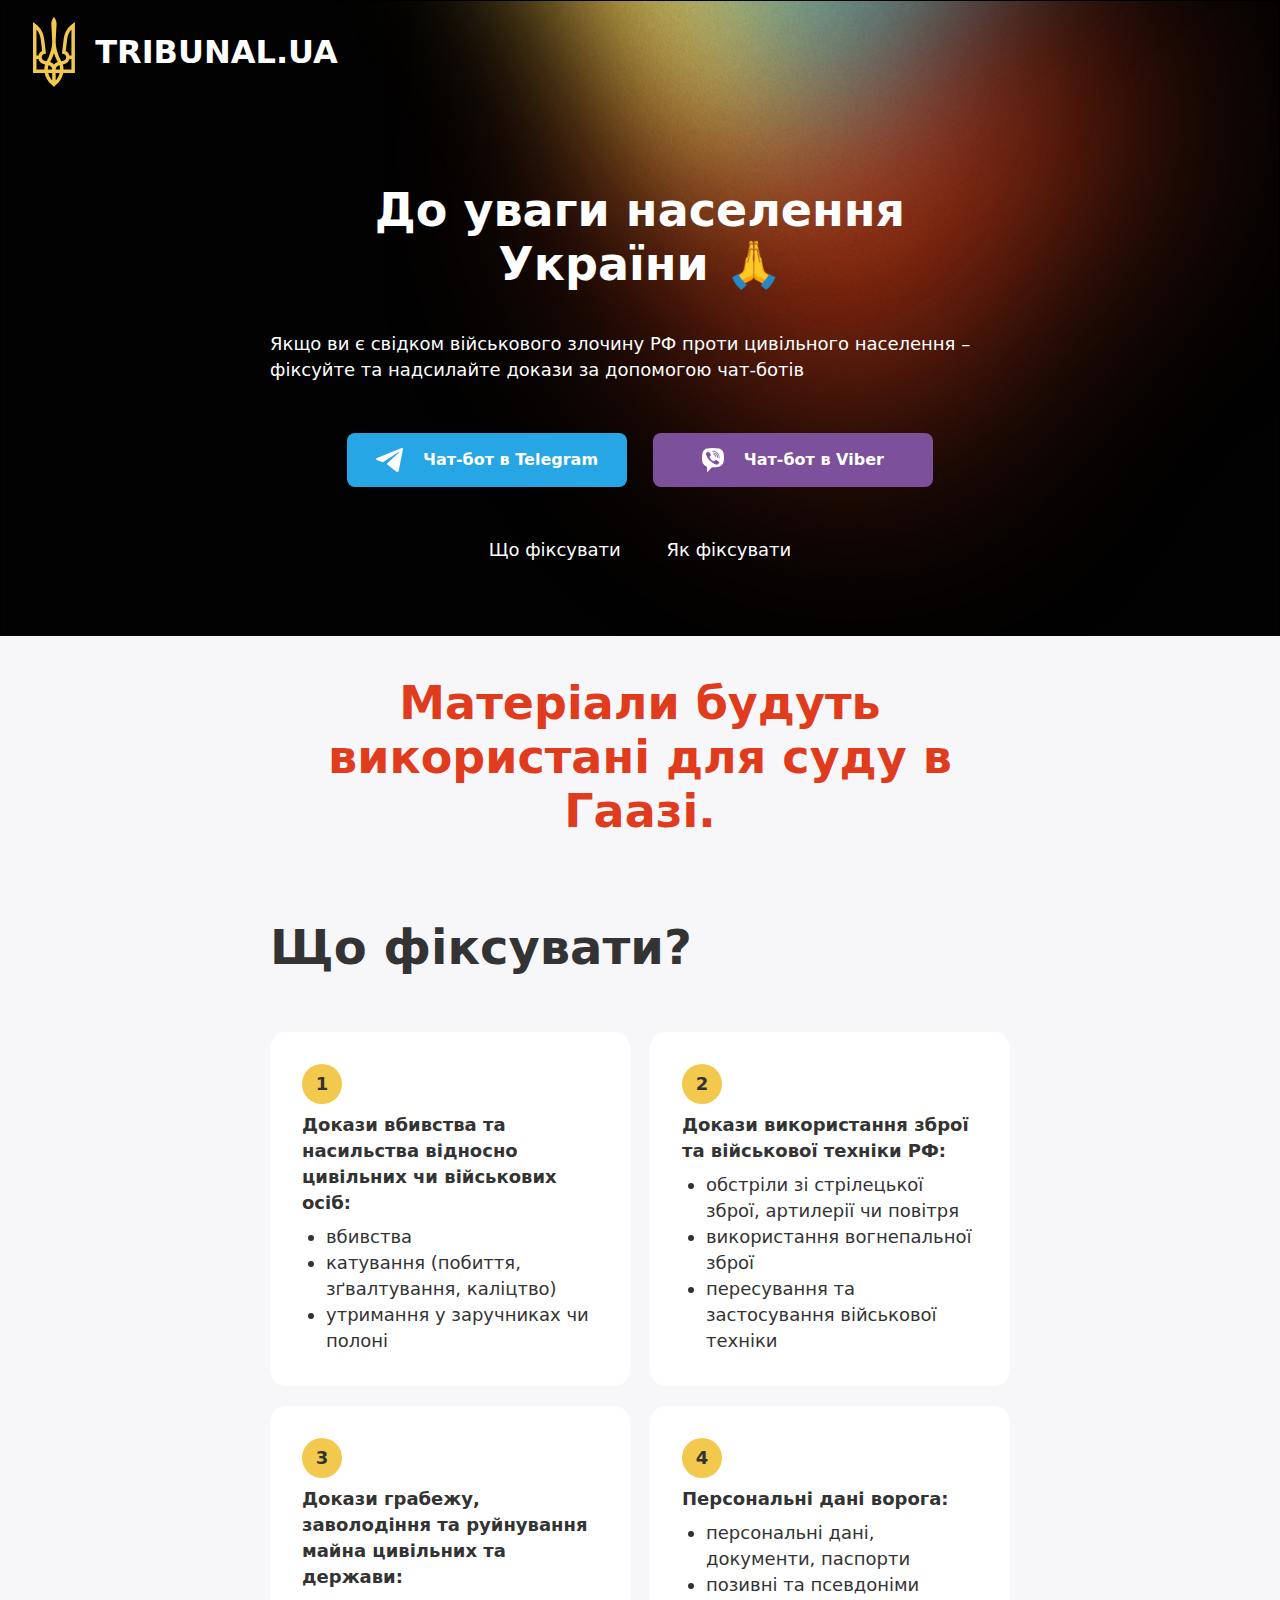
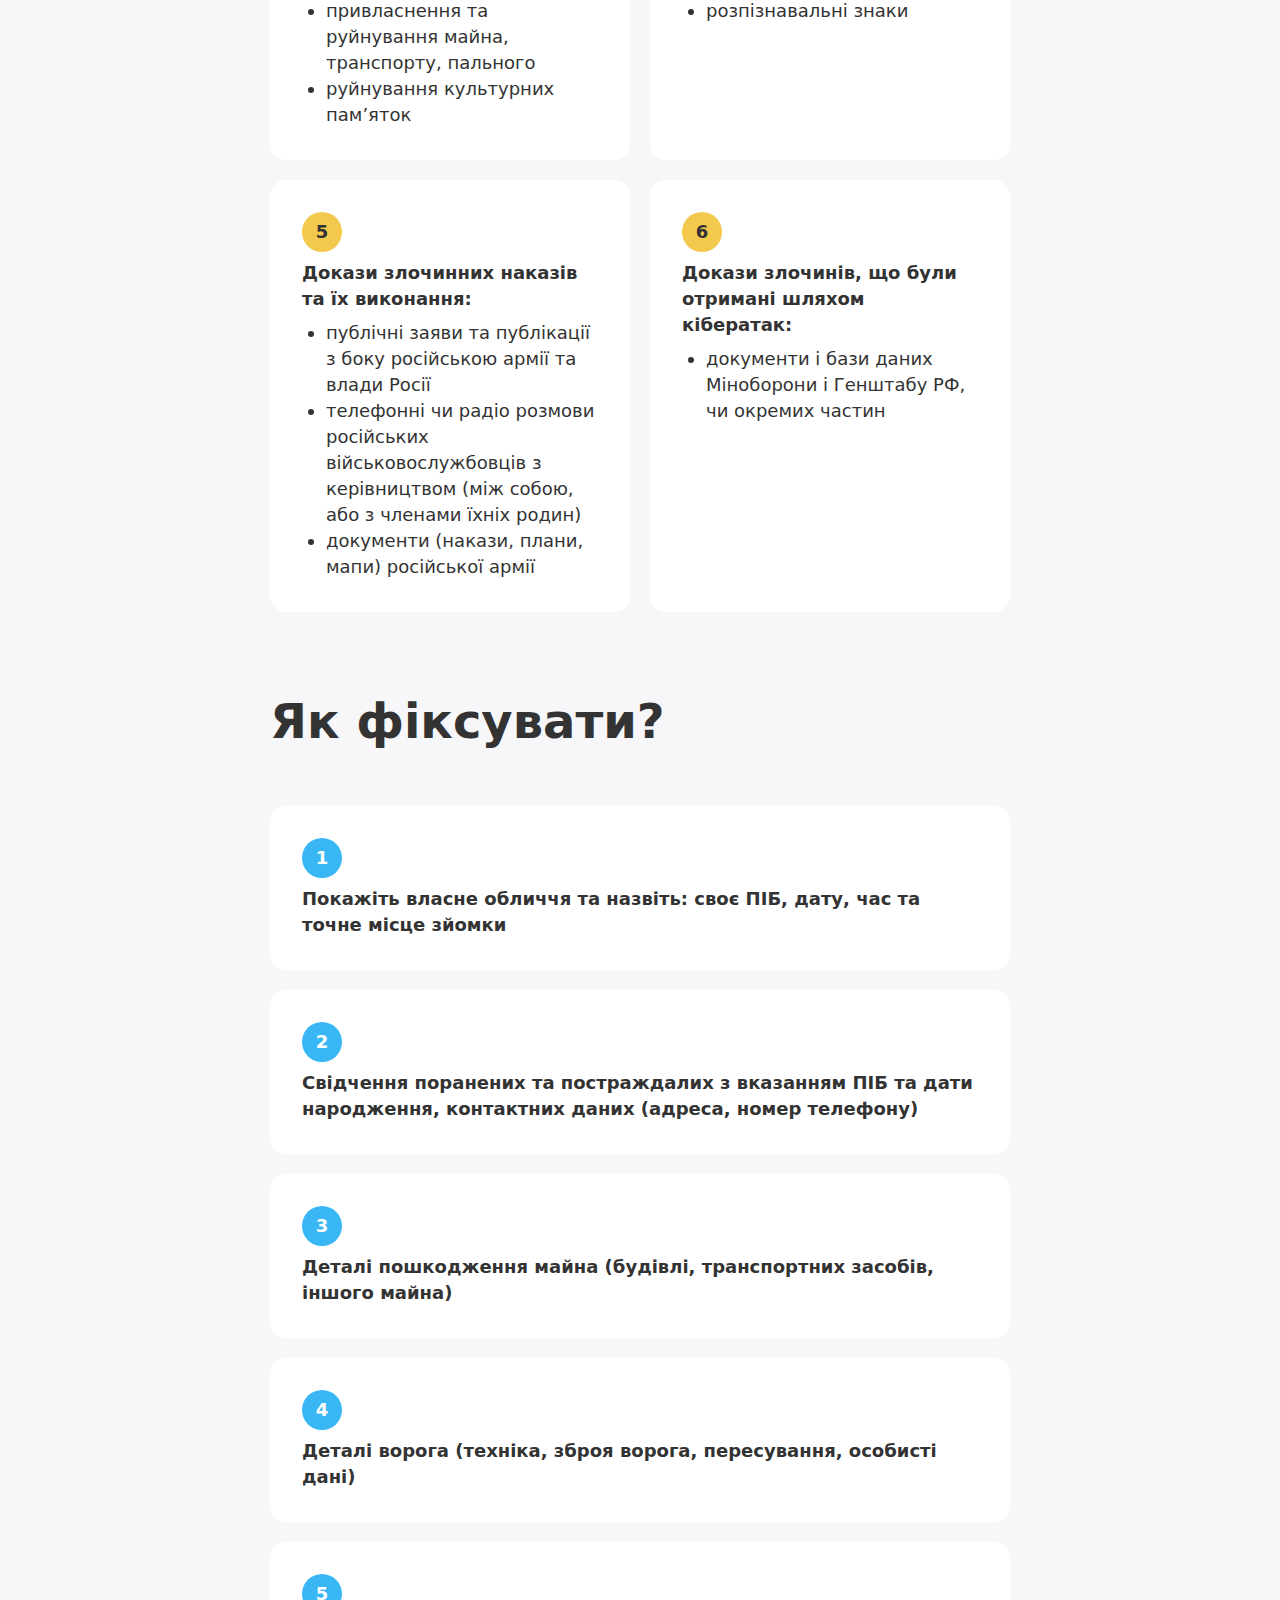
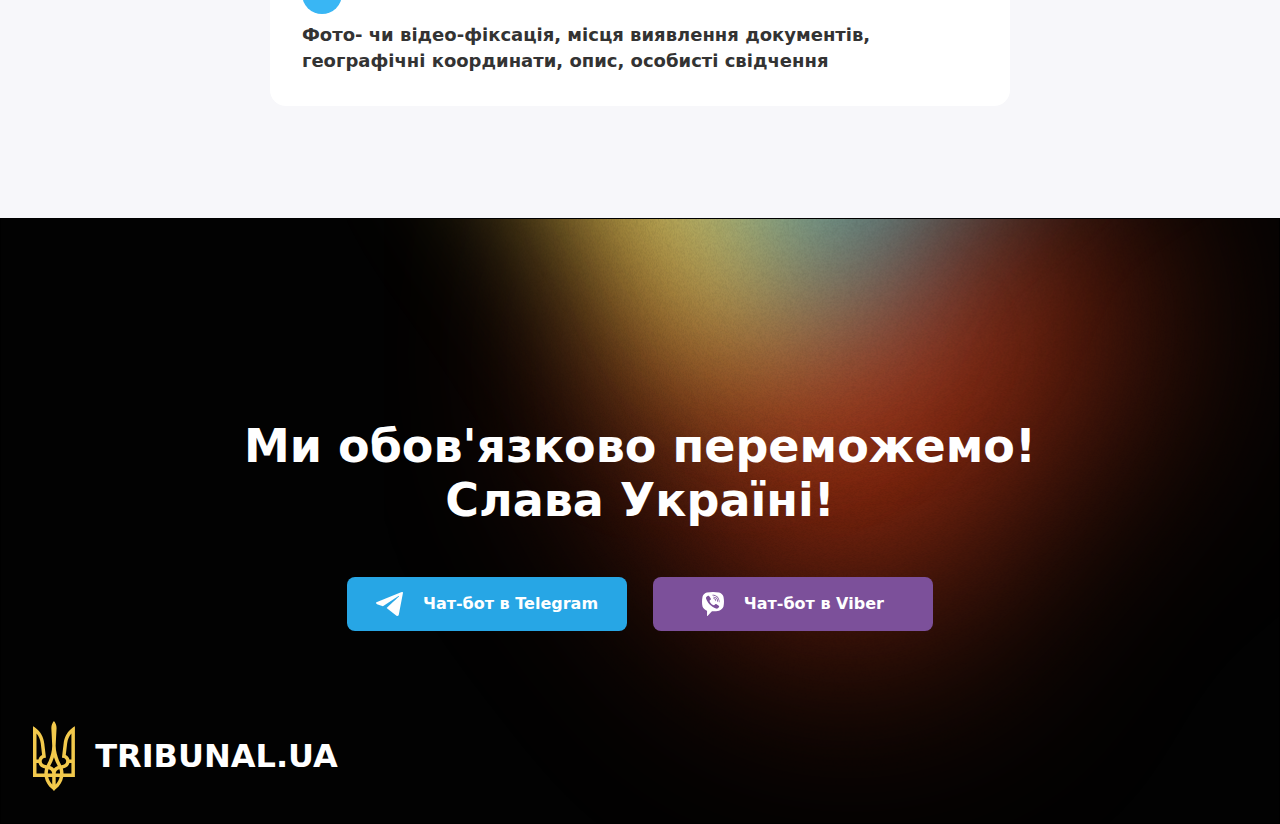
==== commit b4d5c96e: "upd" ====
--- a/docs/index.html
+++ b/docs/index.html
@@ -31,21 +31,27 @@
       </nav>
       <div class="container">
 
-        <h1 class="mt-80">До уваги територіальної оборони та населення України 🙏</h1>
+        <h1 class="mt-80">До уваги населення України 🙏</h1>
 
         <section class="mt-40">
           <p>Якщо ви є свідком військового злочину РФ проти цивільного населення –
-            фіксуйте та надсилайте докази за допомогою чат-боту
+            фіксуйте та надсилайте докази за допомогою чат-ботів
           </p>
 
           <p class="center m1 mt-40">
             <a class="button b-telegram" href="https://t.me/tribunal_ua_bot">
               <img src="static/telegram.svg">
-              <span class="ml-20" >
+              <span class="ml-20">
                 Чат-бот в Telegram
               </span>
             </a>
 
+            <a class="button b-viber" href="https://www.viber.com/tribunal_ua">
+              <img src="static/viber.svg">
+              <span class="ml-20">
+                Чат-бот в Viber
+              </span>
+            </a>
           </p>
 
           <p class="center mt-40 mb-40">
@@ -109,6 +115,28 @@
             <li>розпізнавальні знаки</li>
           </ul>
         </li>
+
+        <li class="card">
+          <div class="bullet">5</div>
+          <strong>
+            Докази злочинних наказів та їх виконання:
+          </strong>
+          <ul>
+            <li>публічні заяви та публікації з боку російською армії та влади Росії</li>
+            <li>телефонні чи радіо розмови російських військовослужбовців з керівництвом (між собою, або з членами їхніх родин)</li>
+            <li>документи (накази, плани, мапи) російської армії</li>
+          </ul>
+        </li>
+
+        <li class="card">
+          <div class="bullet">6</div>
+          <strong>
+            Докази злочинів, що були отримані шляхом кібератак:
+          </strong>
+          <ul>
+            <li>документи і бази даних Міноборони і Генштабу РФ, чи окремих частин</li>
+          </ul>
+        </li>
       </ol>
 
       <h3 id="how">Як фіксувати?</h3>
@@ -129,6 +157,10 @@
         <li class="card">
           <div class="bullet bullet--blue">4</div>
           Деталі ворога (техніка, зброя ворога, пересування, особисті дані)
+        </li>
+        <li class="card">
+          <div class="bullet bullet--blue">5</div>
+          Фото- чи відео-фіксація, місця виявлення документів, географічні координати, опис, особисті свідчення
         </li>
       </ol>
 
@@ -142,8 +174,15 @@
         <p class="center m1 mt-40">
           <a class="button b-telegram" href="https://t.me/tribunal_ua_bot">
             <img src="static/telegram.svg" height="16">
-            <span class="ml-20" >
+            <span class="ml-20">
               Чат-бот в Telegram
+            </span>
+          </a>
+
+          <a class="button b-viber" href="https://www.viber.com/tribunal_ua">
+            <img src="static/viber.svg">
+            <span class="ml-20">
+              Чат-бот в Viber
             </span>
           </a>
         </p>
